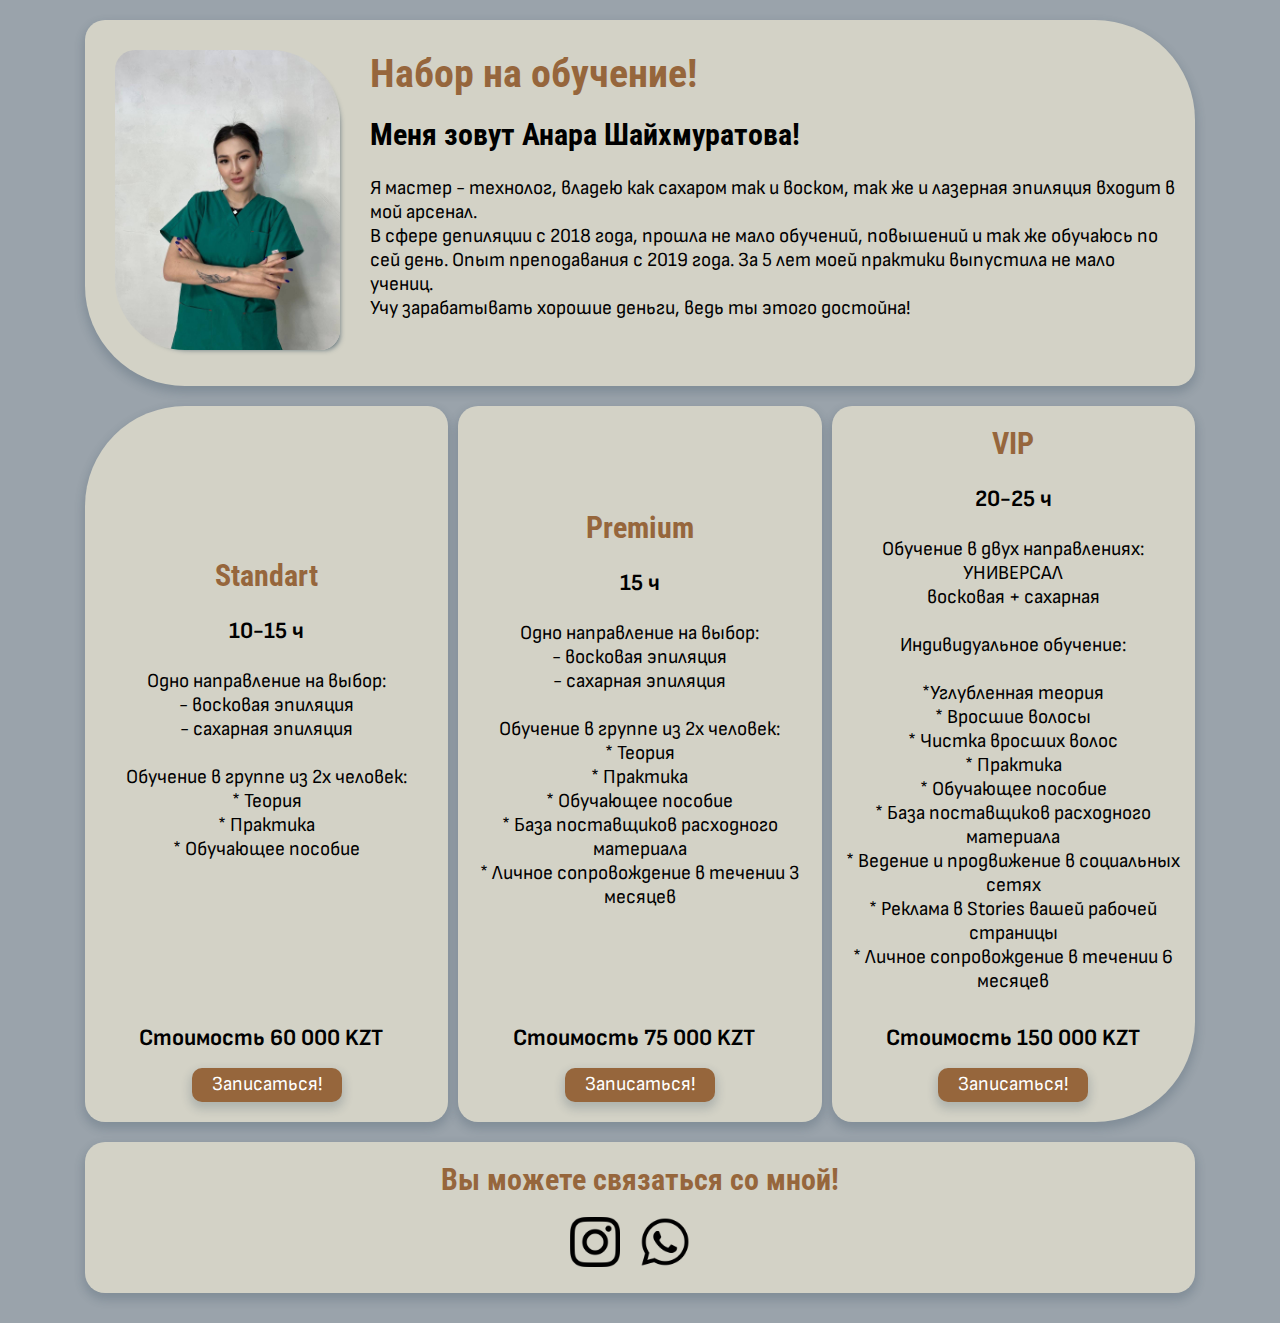
==== index.html @ b12b4501 "Add files via upload" ====
<!DOCTYPE html>
<html lang="en">
<head>
    <meta charset="UTF-8">
    <meta http-equiv="X-UA-Compatible" content="IE=edge">
    <meta name="viewport" content="width=device-width, initial-scale=1.0">
    <link rel="stylesheet" href="./css/styyle.css">
    <!-- шрифты -->
    <link href="https://fonts.googleapis.com/css2?family=Bangers&family=Sofia+Sans+Semi+Condensed:wght@300&display=swap" rel="stylesheet">
    <link href="https://fonts.googleapis.com/css2?family=Lobster&display=swap" rel="stylesheet">
    <link href="https://fonts.googleapis.com/css2?family=Rubik&display=swap" rel="stylesheet">
    <link href="https://fonts.googleapis.com/css2?family=Roboto+Condensed&display=swap" rel="stylesheet">

    <title>Анара Шайхмуратова</title>
</head>
<body>
    <div class="wrapper">
        <div class="main">
            <div class="box">

                <div class="info">
                    <div class="main-foto">
                        <img class="foto" src="./img/mainPhoto.jpg" alt="Анара Шайхмуратова">
                    </div>
                    <div class="main-info"><div class="header"><h1>Набор на обучение!</h1></div><p><h2 class="name"> Меня зовут Анара Шайхмуратова!</h2>
                        <br> 
                        Я мастер - технолог, владею как сахаром так и воском, так же и лазерная эпиляция входит в мой арсенал.
                        <br> 
                        В сфере депиляции с 2018 года, прошла не мало обучений, повышений и так же обучаюсь по сей день. Опыт преподавания с 2019 года. 
                        За 5 лет моей практики выпустила не мало учениц.
                        <br> 
                        Учу зарабатывать хорошие деньги, ведь ты этого достойна!</p>                    
                    </div>
                </div>

                <div class="cards">
                    <div class="card-1 card-main"><h2 class="card-head">Standart</h2><br><h3>10-15 ч</h3><br>
                        <div>
                            Одно направление на выбор:<br>
                            - восковая эпиляция<br>
                            - сахарная эпиляция<br><br>
                            Обучение в группе из 2х человек: <br>
                            * Теория<br>
                            * Практика<br>
                            * Обучающее пособие<br><br>

                            <h3 class="cost">Стоимость 60 000 KZT</h3>

                        </div>
                        <a class="whatsapp" href="https://api.whatsapp.com/send?phone=77074450008&text=Здравствуйте! Хочу записаться на Ваш курс! Пакет - Standart">
                        <div class="button-call">Записаться!</div></a>
                    </div>
                    <div class="card-2 card-main"><h2 class="card-head">Premium</h2><br><h3>15 ч</h3><br>
                        <div>
                            Одно направление на выбор:<br>
                            - восковая эпиляция<br>
                            - сахарная эпиляция<br><br>
                            Обучение в группе из 2х человек: <br>
                            * Теория<br>
                            * Практика<br>
                            * Обучающее пособие<br>
                            * База поставщиков расходного материала<br>
                            * Личное сопровождение в течении 3 месяцев<br><br>

                            <h3 class="cost">Стоимость 75 000 KZT</h3>

                        </div>
                        <a class="whatsapp" href="https://api.whatsapp.com/send?phone=77074450008&text=Здравствуйте! Хочу записаться на Ваш курс! Пакет - Premium">
                            <div class="button-call">Записаться!</div></a>
                    </div>
                    <div class="card-3 card-main"><h2 class="card-head">VIP</h2><br><h3>20-25 ч</h3><br>
                        <div>
                            Обучение в двух направлениях:<br>
                            УНИВЕРСАЛ<br>
                            восковая + сахарная<br><br>
                            Индивидуальное обучение:<br><br>
                            *Углубленная теория<br>
                            * Вросшие волосы<br>
                            * Чистка вросших волос<br>
                            * Практика<br>
                            * Обучающее пособие<br>
                            * База поставщиков расходного материала<br>
                            * Ведение и продвижение в социальных сетях<br>
                            * Реклама в Stories вашей рабочей страницы<br>
                            * Личное сопровождение в течении 6 месяцев<br><br>

                            <h3 class="cost">Стоимость 150 000 KZT</h3>
                        </div>
                        <a class="whatsapp" href="https://api.whatsapp.com/send?phone=77074450008&text=Здравствуйте! Хочу записаться на Ваш курс! Пакет - VIP">
                            <div class="button-call">Записаться!</div></a>
                    </div>
                </div>

                <div class="call-me">
                    <h2>Вы можете связаться со мной!</h2>
                    <div class="links-block">
                        <a href="https://instagram.com/shugaring_anara?igshid=YmMyMTA2M2Y=" title="Перейти в Instagram"><img class="links" src="./img/free-icon-instagram-1384031.png" alt="instagram"></a>
                        <a href="https://api.whatsapp.com/send?phone=77074450008&text=Здравствуйте! Меня заинтересовал Ваш курс!" title="Перейти в WhatsApp"><img class="links" src="./img/free-icon-whatsapp-1384023.png" alt="whatsapp"></a>
                    </div>
                </div>

            </div>





        </div>
    </div>
<!-- 
    <script src="https://cdn.jsdelivr.net/npm/bubbly-bg@1.0.0/dist/bubbly-bg.js"></script>
    <script>bubbly();</script> -->
    

    <script src="./js/app.js"></script>
</body>
</html>
---- css/styyle.css ----
* {
    margin: 0;
    padding: 0;
}

.name {
    font-family: "Lobster";
}

.main {
    width: 100%;
    background-color: #9aa3ab;
    display: flex;
    align-items: center;
    align-content: center;
    justify-content: center;
    font-family: 'Sofia Sans Semi Condensed', sans-serif;
    font-size: 20px;
    font-weight: 400;
}

.box {
    max-width: 1150px;
    width: 100%;
    margin: 0 auto;
    padding-left: 16px;
    padding-right: 16px;
    height: 100%;
    display: flex;
    flex-wrap: wrap;
    justify-content: space-between;
    /* background-color: #cfd8e386;
    -webkit-box-shadow: 0px 5px 10px 2px rgba(34, 60, 80, 0.2); 
    -moz-box-shadow: 0px 5px 10px 2px rgba(34, 60, 80, 0.2); 
    box-shadow: 0px 5px 10px 2px rgba(34, 60, 80, 0.2); */
}

/* .header {
    /* width: 100%;
    display: flex;
    align-items: center;
    align-content: center;
    justify-content: center;
    margin: 0 20px 0 20px;
} */

.header h1 {
    color: #96663c;
    font-family: 'Roboto Condensed';
    margin: 0px 0 20px 0;
    /* text-align: start;
    text-shadow: 2px 2px 2px rgba(206,89,55,0);
    text-shadow: 1px 0 1px rgba(0, 0, 0, 0.5), 
    0 1px 1px rgba(0, 0, 0, 0.5), 
    -1px 0 1px rgba(0, 0, 0, 0.5), 
    0 -1px 1px rgba(0, 0, 0, 0.5); */
}

.info {
    width: 100%;
    background-color: #d3d2c6;
    display: flex;
    border-radius: 20px 100px;
    margin: 20px 20px 0 20px;
    position: relative;
    -webkit-box-shadow: 0px 5px 10px 2px rgba(34, 60, 80, 0.2); 
    -moz-box-shadow: 0px 5px 10px 2px rgba(34, 60, 80, 0.2); 
    box-shadow: 0px 5px 10px 2px rgba(34, 60, 80, 0.2);
    
}

.name {
    font-family: 'Roboto Condensed';
}

.foto {
    height: 300px;
    border-radius: 20px 70px;
    margin: 30px;
    position: relative;
    -webkit-box-shadow: 5px 5px 5px -5px rgba(34, 60, 80, 0.6); 
    -moz-box-shadow: 5px 5px 5px -5px rgba(34, 60, 80, 0.6);
    box-shadow: 5px 5px 5px -5px rgba(34, 60, 80, 0.6);
    
}

.main-info {    
    margin: 30px 0 30px 0;   
    padding: 0 20px 0 0px;
}

.cards {
    width: 100%;
    display: flex;
    margin: 20px 15px 0 15px;
}


.card-main {
    flex: 0 1 33.333%;
    background-color: #d3d2c6;
    margin: 0px 5px 0px 5px;
    padding: 10px 5px 105px 5px;
    border-radius: 20px;
    text-align: center;
    align-items: center;
    align-content: center;
    justify-content: center;
    position: relative;
    -webkit-box-shadow: 0px 5px 10px 2px rgba(34, 60, 80, 0.2); 
    -moz-box-shadow: 0px 5px 10px 2px rgba(34, 60, 80, 0.2); 
    box-shadow: 0px 5px 10px 2px rgba(34, 60, 80, 0.2);

}
.cost {
    position: absolute;
    bottom: 70px;
    left: 15%;
}

.whatsapp {
    text-decoration: none;
    color: inherit;
}

.whatsapp:visited {
    text-decoration: none;
    color: inherit;
}



.card-head {
    text-align: center;
    margin: 10px 0 0 0;
    font-family: 'Roboto Condensed';
    color: #96663c;
}

.card-1 {
    border-radius: 100px 20px 20px 20px;
}
/* .card-2 {
    
} */
.card-3 {
    border-radius: 20px 20px 100px 20px;
}



.button-call {
    width: 150px;
    height: 30px;
    background-color: #96663c;
    color: #fff;
    margin-left: -75px;
    text-align: center;
    border-radius: 10px;
    -webkit-box-shadow: 0px 5px 10px 2px rgba(34, 60, 80, 0.2); 
    -moz-box-shadow: 0px 5px 10px 2px rgba(34, 60, 80, 0.2); 
    box-shadow: 0px 5px 10px 2px rgba(34, 60, 80, 0.2);
    cursor: pointer;
    /* font-family: 'Lobster'; */
    padding: 4px 0 0 0;
    transition: all 0.3s;
    position: absolute;
    bottom: 20px;
    left: 50%;
}


.button-call:hover {
    background-color: #9a8266;
    color: black;
    -webkit-box-shadow: 0; 
    -moz-box-shadow: 0; 
    box-shadow: 0;
    transform: scale(1.1);
    
}



.call-me {
    border-radius: 20px;
    width: 100%;   
    align-items: center;
    align-content: center;
    justify-content: center;
    width: 100%;
    margin: 20px 20px 30px 20px;
    background-color: #d3d2c6;
    text-align: center;
    -webkit-box-shadow: 0px 5px 10px 2px rgba(34, 60, 80, 0.2); 
    -moz-box-shadow: 0px 5px 10px 2px rgba(34, 60, 80, 0.2); 
    box-shadow: 0px 5px 10px 2px rgba(34, 60, 80, 0.2);

}

.call-me h2 {
    text-align: center;
    font-family: 'Roboto Condensed';
    color: #96663c;
    margin: 20px 0 20px 0;
}


.links-block {
    display: flex;
    align-items: center;
    align-content: center;
    justify-content: center;
    
}

.links {
    width: 50px;
    bottom: 15px;
    margin: 0 20px 20px 0;
    position: static;
    transition: 0.2s;
}

a :hover {
 transform: scale(1.1);
}






/* mobile */


/* 2532x1170 pixels at 460ppi */
@media only screen 
    and (device-width: 390px) 
    and (device-height: 844px) 
    and (-webkit-device-pixel-ratio: 3) {
        body {
            zoom: 50%;
        }
}

/* 2340x1080 pixels at 476ppi */
@media only screen 
    and (device-width: 375px) 
    and (device-height: 812px) 
    and (-webkit-device-pixel-ratio: 3) { 
        body {
            zoom: 50%;
        }
}

/* 2778x1284 pixels at 458ppi */
@media only screen 
    and (device-width: 428px) 
    and (device-height: 926px) 
    and (-webkit-device-pixel-ratio: 3) { 
        body {
            zoom: 50%;
        }
}

/* 1792x828px at 326ppi */
@media only screen 
    and (device-width: 414px) 
    and (device-height: 896px) 
    and (-webkit-device-pixel-ratio: 2) { 
        body {
            zoom: 50%;
        }
}

/* 2436x1125px at 458ppi */
@media only screen 
and (device-width: 375px) 
and (device-height: 812px) 
and (-webkit-device-pixel-ratio: 3) { 
    body {
        zoom: 50%;
    }
}

/* 2688x1242px at 458ppi */
@media only screen 
    and (device-width: 414px) 
    and (device-height: 896px) 
    and (-webkit-device-pixel-ratio: 3) { 
        body {
            zoom: 50%;
        }
}

/*iPhone 14*/
@media only screen
and (width: 390px) 
and (device-height: 844px)
and (-webkit-device-pixel-ratio: 3) { 
    body {
        zoom: 50%;
    }
}

/*iPhone 14 Pro*/
@media only screen
    and (width: 393px) 
    and (device-height: 852px)
    and (-webkit-device-pixel-ratio: 3) { 
        body {
            zoom: 50%;
        }
}

/*iPhone 14 Pro Max*/
@media only screen
    and (device-width: 430px) 
    and (device-height: 932px) 
    and (-webkit-device-pixel-ratio: 3) { 
        body {
            zoom: 50%;
        }   
}

/* mobile */
@media (max-width: 768px) {
    body {
        zoom: 50%;
    }   
}

@media (max-width: 530px) {
    body {
        zoom: 50%;
    }   

    .cost {
        position: absolute;
        bottom: 70px;
        left: 15%;
        word-break: break-all;
        font-size: 20px;
    }
}

@media (max-width: 430px) {
    body {
        zoom: 50%;
        
    }   

    .main {
        font-size: 18px;
    }

}

@media (max-width: 330px) {
    body {
        zoom: 50%;
        
    }   

    .main {
        font-size: 18px;
    }

    .cards {
        /* width: 100%; */
        display: block;
        margin: 0px 15px 0 15px;
        /* padding: 0 0 500px 0; */
    }


    .card-main {
        /* flex: 0 1 33.333%; */
        background-color: #d3d2c6;
        margin: 20px 5px 0px 5px;
        padding: 10px 5px 100px 5px;
        border-radius: 20px;
        text-align: center;
        align-items: center;
        align-content: center;
        justify-content: center;
        position: relative;
        -webkit-box-shadow: 0px 5px 10px 2px rgba(34, 60, 80, 0.2); 
        -moz-box-shadow: 0px 5px 10px 2px rgba(34, 60, 80, 0.2); 
        box-shadow: 0px 5px 10px 2px rgba(34, 60, 80, 0.2);
    
    }

    .card-1 {
        border-radius: 100px 20px 20px 20px;
    }
    /* .card-2 {
        
    } */
    .card-3 {
        border-radius: 20px 20px 100px 20px;
    }

    .cost {
        width: 100%;
        display: flex;
        position: absolute;
        bottom: 80px;
        /* left: 32%; */
        word-break: break-all;
        font-size: 20px;
        text-align: center;
        align-items: center;
    }



    .button-call {
        width: 150px;
        height: 50px;
        background-color: #96663c;
        color: #fff;
        margin-left: -75px;
        text-align: center;
        border-radius: 10px;
        -webkit-box-shadow: 0px 5px 10px 2px rgba(34, 60, 80, 0.2); 
        -moz-box-shadow: 0px 5px 10px 2px rgba(34, 60, 80, 0.2); 
        box-shadow: 0px 5px 10px 2px rgba(34, 60, 80, 0.2);
        cursor: pointer;
        /* font-family: 'Lobster'; */
        padding: 4px 0 0 0;
        transition: all 0.3s;
        position: absolute;
        bottom: 20px;
        left: 50%;
      
    }


    .button-call:hover {
        background-color: #9a8266;
        color: black;
        -webkit-box-shadow: 0; 
        -moz-box-shadow: 0; 
        box-shadow: 0;
        transform: scale(1.1);
        
    }

}
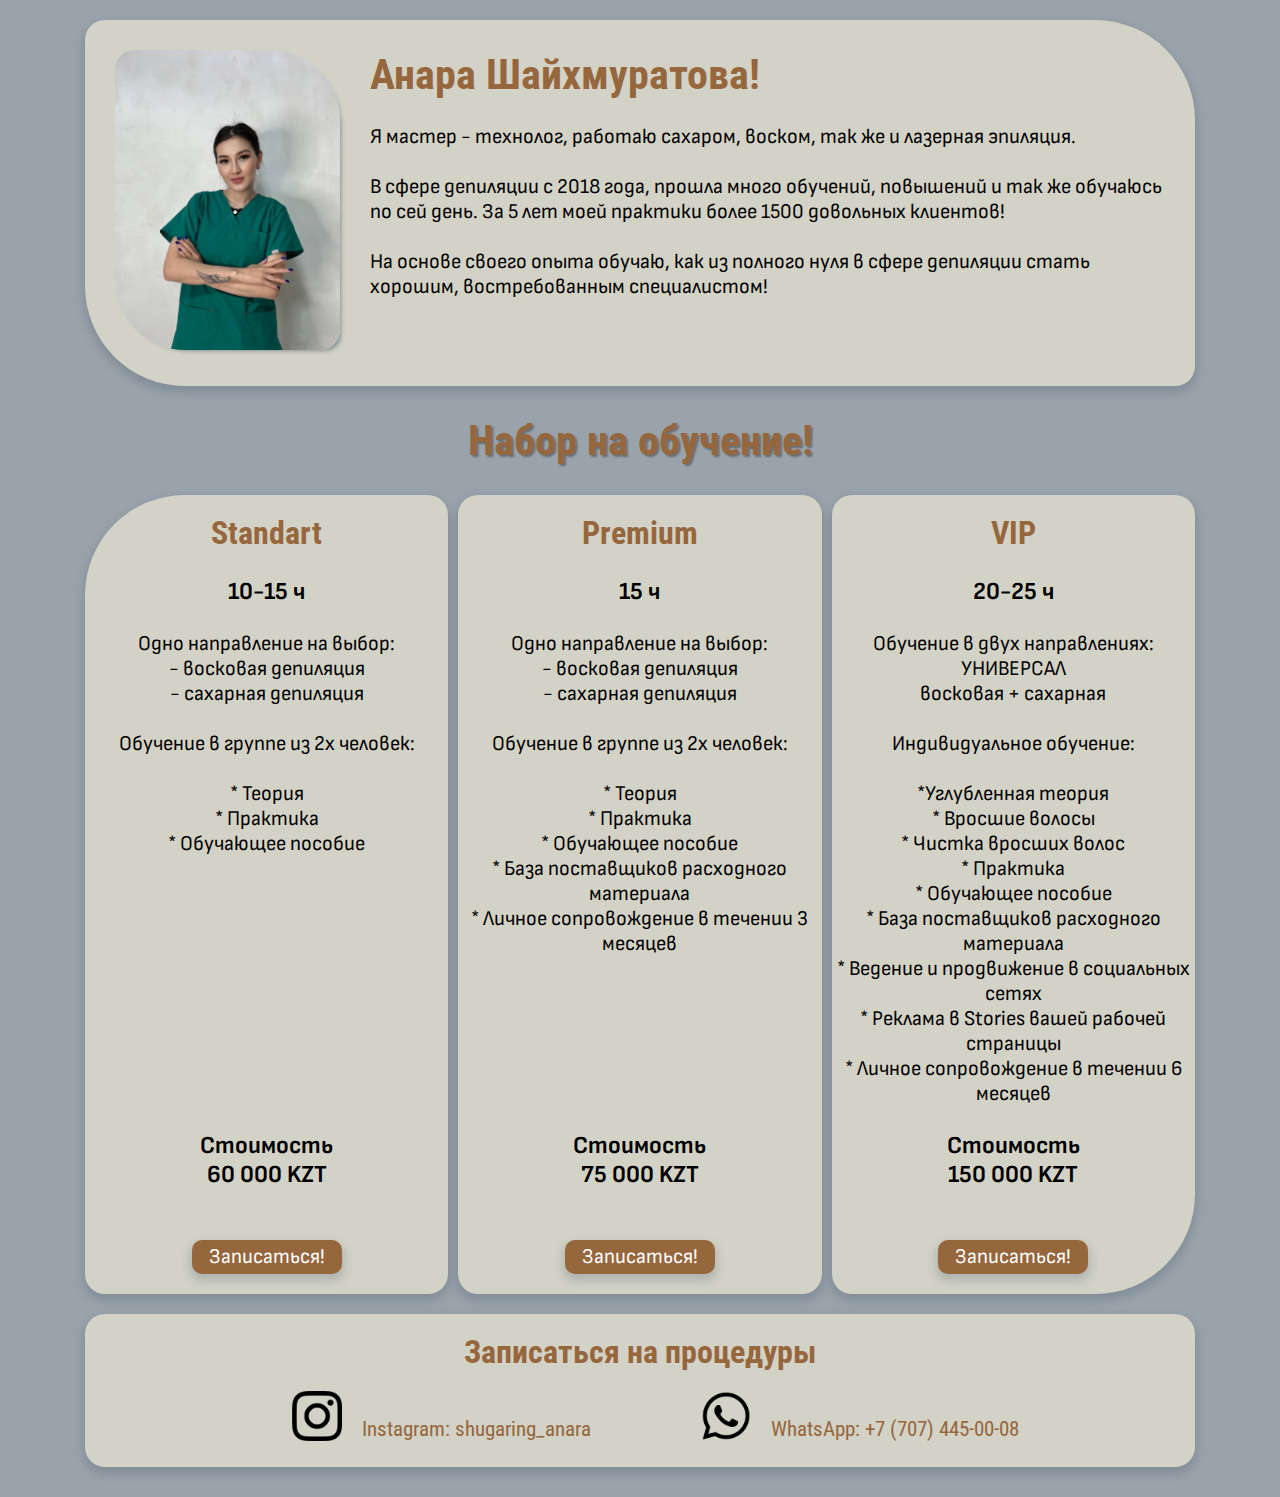
==== commit 6738b90d: "Add files via upload" ====
--- a/index.html
+++ b/index.html
@@ -14,7 +14,7 @@
     <title>Анара Шайхмуратова</title>
 </head>
 <body>
-    <div class="wrapper">
+   
         <div class="main">
             <div class="box">
 
@@ -22,54 +22,52 @@
                     <div class="main-foto">
                         <img class="foto" src="./img/mainPhoto.jpg" alt="Анара Шайхмуратова">
                     </div>
-                    <div class="main-info"><div class="header"><h1>Набор на обучение!</h1></div><p><h2 class="name"> Меня зовут Анара Шайхмуратова!</h2>
+                    <div class="main-info"><div class="header"></div><p><h1 class="name">Анара Шайхмуратова!</h1>
                         <br> 
-                        Я мастер - технолог, владею как сахаром так и воском, так же и лазерная эпиляция входит в мой арсенал.
-                        <br> 
-                        В сфере депиляции с 2018 года, прошла не мало обучений, повышений и так же обучаюсь по сей день. Опыт преподавания с 2019 года. 
-                        За 5 лет моей практики выпустила не мало учениц.
-                        <br> 
-                        Учу зарабатывать хорошие деньги, ведь ты этого достойна!</p>                    
+                        Я мастер - технолог, работаю сахаром, воском, так же и лазерная эпиляция. 
+                        <br><br>
+                        В сфере депиляции с 2018 года, прошла много обучений, повышений и так же обучаюсь по сей день. 
+                        За 5 лет моей практики более 1500 довольных клиентов! 
+                        <br><br>
+                        На основе своего опыта обучаю, как из полного нуля в сфере депиляции стать хорошим, востребованным специалистом!                   
                     </div>
                 </div>
 
+                <div class="learn"><h1 class="learn-h1">Набор на обучение!</h1></div>
+
                 <div class="cards">
                     <div class="card-1 card-main"><h2 class="card-head">Standart</h2><br><h3>10-15 ч</h3><br>
-                        <div>
+                        <div class="card-text">
                             Одно направление на выбор:<br>
-                            - восковая эпиляция<br>
-                            - сахарная эпиляция<br><br>
-                            Обучение в группе из 2х человек: <br>
+                            - восковая депиляция<br>
+                            - сахарная депиляция<br><br>
+                            Обучение в группе из 2х человек: <br><br>
                             * Теория<br>
                             * Практика<br>
                             * Обучающее пособие<br><br>
-
-                            <h3 class="cost">Стоимость 60 000 KZT</h3>
-
                         </div>
+                        <h3 class="cost">Стоимость<br>60 000 KZT</h3>
                         <a class="whatsapp" href="https://api.whatsapp.com/send?phone=77074450008&text=Здравствуйте! Хочу записаться на Ваш курс! Пакет - Standart">
                         <div class="button-call">Записаться!</div></a>
                     </div>
                     <div class="card-2 card-main"><h2 class="card-head">Premium</h2><br><h3>15 ч</h3><br>
-                        <div>
+                        <div class="card-text">
                             Одно направление на выбор:<br>
-                            - восковая эпиляция<br>
-                            - сахарная эпиляция<br><br>
-                            Обучение в группе из 2х человек: <br>
+                            - восковая депиляция<br>
+                            - сахарная депиляция<br><br>
+                            Обучение в группе из 2х человек: <br><br>
                             * Теория<br>
                             * Практика<br>
                             * Обучающее пособие<br>
                             * База поставщиков расходного материала<br>
-                            * Личное сопровождение в течении 3 месяцев<br><br>
-
-                            <h3 class="cost">Стоимость 75 000 KZT</h3>
-
+                            * Личное сопровождение в течении 3 месяцев<br><br>                      
                         </div>
+                        <h3 class="cost">Стоимость<br>75 000 KZT</h3>
                         <a class="whatsapp" href="https://api.whatsapp.com/send?phone=77074450008&text=Здравствуйте! Хочу записаться на Ваш курс! Пакет - Premium">
                             <div class="button-call">Записаться!</div></a>
                     </div>
                     <div class="card-3 card-main"><h2 class="card-head">VIP</h2><br><h3>20-25 ч</h3><br>
-                        <div>
+                        <div class="card-text">
                             Обучение в двух направлениях:<br>
                             УНИВЕРСАЛ<br>
                             восковая + сахарная<br><br>
@@ -83,19 +81,20 @@
                             * Ведение и продвижение в социальных сетях<br>
                             * Реклама в Stories вашей рабочей страницы<br>
                             * Личное сопровождение в течении 6 месяцев<br><br>
-
-                            <h3 class="cost">Стоимость 150 000 KZT</h3>
                         </div>
+                        <h3 class="cost">Стоимость<br>150 000 KZT</h3>
                         <a class="whatsapp" href="https://api.whatsapp.com/send?phone=77074450008&text=Здравствуйте! Хочу записаться на Ваш курс! Пакет - VIP">
                             <div class="button-call">Записаться!</div></a>
                     </div>
                 </div>
 
                 <div class="call-me">
-                    <h2>Вы можете связаться со мной!</h2>
+                    <h2>Записаться на процедуры</h2>
                     <div class="links-block">
                         <a href="https://instagram.com/shugaring_anara?igshid=YmMyMTA2M2Y=" title="Перейти в Instagram"><img class="links" src="./img/free-icon-instagram-1384031.png" alt="instagram"></a>
-                        <a href="https://api.whatsapp.com/send?phone=77074450008&text=Здравствуйте! Меня заинтересовал Ваш курс!" title="Перейти в WhatsApp"><img class="links" src="./img/free-icon-whatsapp-1384023.png" alt="whatsapp"></a>
+                        <div class="links-text">Instagram: shugaring_anara</div>
+                        <a href="https://api.whatsapp.com/send?phone=77074450008&text=" title="Перейти в WhatsApp"><img class="links" src="./img/free-icon-whatsapp-1384023.png" alt="whatsapp"></a>
+                        <div class="links-text">WhatsApp: +7 (707) 445-00-08</div>
                     </div>
                 </div>
 
@@ -106,7 +105,7 @@
 
 
         </div>
-    </div>
+   
 <!-- 
     <script src="https://cdn.jsdelivr.net/npm/bubbly-bg@1.0.0/dist/bubbly-bg.js"></script>
     <script>bubbly();</script> -->
--- a/css/styyle.css
+++ b/css/styyle.css
@@ -2,9 +2,12 @@
     margin: 0;
     padding: 0;
 }
-
+/* .wrapper {
+
+} */
 .name {
-    font-family: "Lobster";
+    font-family: 'Roboto Condensed';
+    color: #96663c;
 }
 
 .main {
@@ -15,7 +18,7 @@
     align-content: center;
     justify-content: center;
     font-family: 'Sofia Sans Semi Condensed', sans-serif;
-    font-size: 20px;
+    font-size: 21px;
     font-weight: 400;
 }
 
@@ -67,10 +70,6 @@
     -moz-box-shadow: 0px 5px 10px 2px rgba(34, 60, 80, 0.2); 
     box-shadow: 0px 5px 10px 2px rgba(34, 60, 80, 0.2);
     
-}
-
-.name {
-    font-family: 'Roboto Condensed';
 }
 
 .foto {
@@ -89,6 +88,31 @@
     padding: 0 20px 0 0px;
 }
 
+.learn {
+    width: 100%;
+    /* height: 100px; */
+    text-align: center;
+    font-family: 'Roboto Condensed';
+    margin: 30px 20px 10px 20px;
+    color: #96663c;
+    /* background-color: #d3d2c6; */
+    /* border-radius: 70px 100px;
+    -webkit-box-shadow: 5px 5px 5px -5px rgba(34, 60, 80, 0.6); 
+    -moz-box-shadow: 5px 5px 5px -5px rgba(34, 60, 80, 0.6);
+    box-shadow: 5px 5px 5px -5px rgba(34, 60, 80, 0.6); */
+}
+
+.learn-h1 {
+    text-align: center;
+    text-shadow: 2px 2px 2px rgba(0, 0, 0, 0.333);
+    text-shadow: 3px 0 1px rgba(0, 0, 0, 0.1), 
+    0 3px 1px rgba(0, 0, 0, 0.2), 
+    /* -1px 0 1px rgba(0, 0, 0, 0.5),  */
+   ;
+}
+
+
+
 .cards {
     width: 100%;
     display: flex;
@@ -103,20 +127,26 @@
     padding: 10px 5px 105px 5px;
     border-radius: 20px;
     text-align: center;
-    align-items: center;
+    /* align-items: center;
     align-content: center;
-    justify-content: center;
+    justify-content: center; */
     position: relative;
     -webkit-box-shadow: 0px 5px 10px 2px rgba(34, 60, 80, 0.2); 
     -moz-box-shadow: 0px 5px 10px 2px rgba(34, 60, 80, 0.2); 
     box-shadow: 0px 5px 10px 2px rgba(34, 60, 80, 0.2);
-
-}
-.cost {
+    display: flex;
+    flex-direction: column;
+
+}
+ .card-text {
+    flex: 1 1 auto;
+ }
+
+/* .cost {
     position: absolute;
     bottom: 70px;
     left: 15%;
-}
+} */
 
 .whatsapp {
     text-decoration: none;
@@ -217,13 +247,22 @@
 .links {
     width: 50px;
     bottom: 15px;
-    margin: 0 20px 20px 0;
+    margin: 0 20px 20px 70px;
     position: static;
     transition: 0.2s;
 }
 
 a :hover {
  transform: scale(1.1);
+}
+
+.links-text {
+    text-decoration: none;
+    text-align: center;
+    font-family: 'Roboto Condensed';
+    color: #96663c;
+    margin: 20px 40px 20px 0;
+    text-align: center;
 }
 
 
@@ -328,7 +367,15 @@
 @media (max-width: 768px) {
     body {
         zoom: 50%;
+        height: 100%;
     }   
+    /* .main {
+        height: 100%;
+    }
+
+    .box {
+        height: 100%;
+    } */
 }
 
 @media (max-width: 530px) {
@@ -348,7 +395,7 @@
 @media (max-width: 430px) {
     body {
         zoom: 50%;
-        
+        height: 100vh;
     }   
 
     .main {
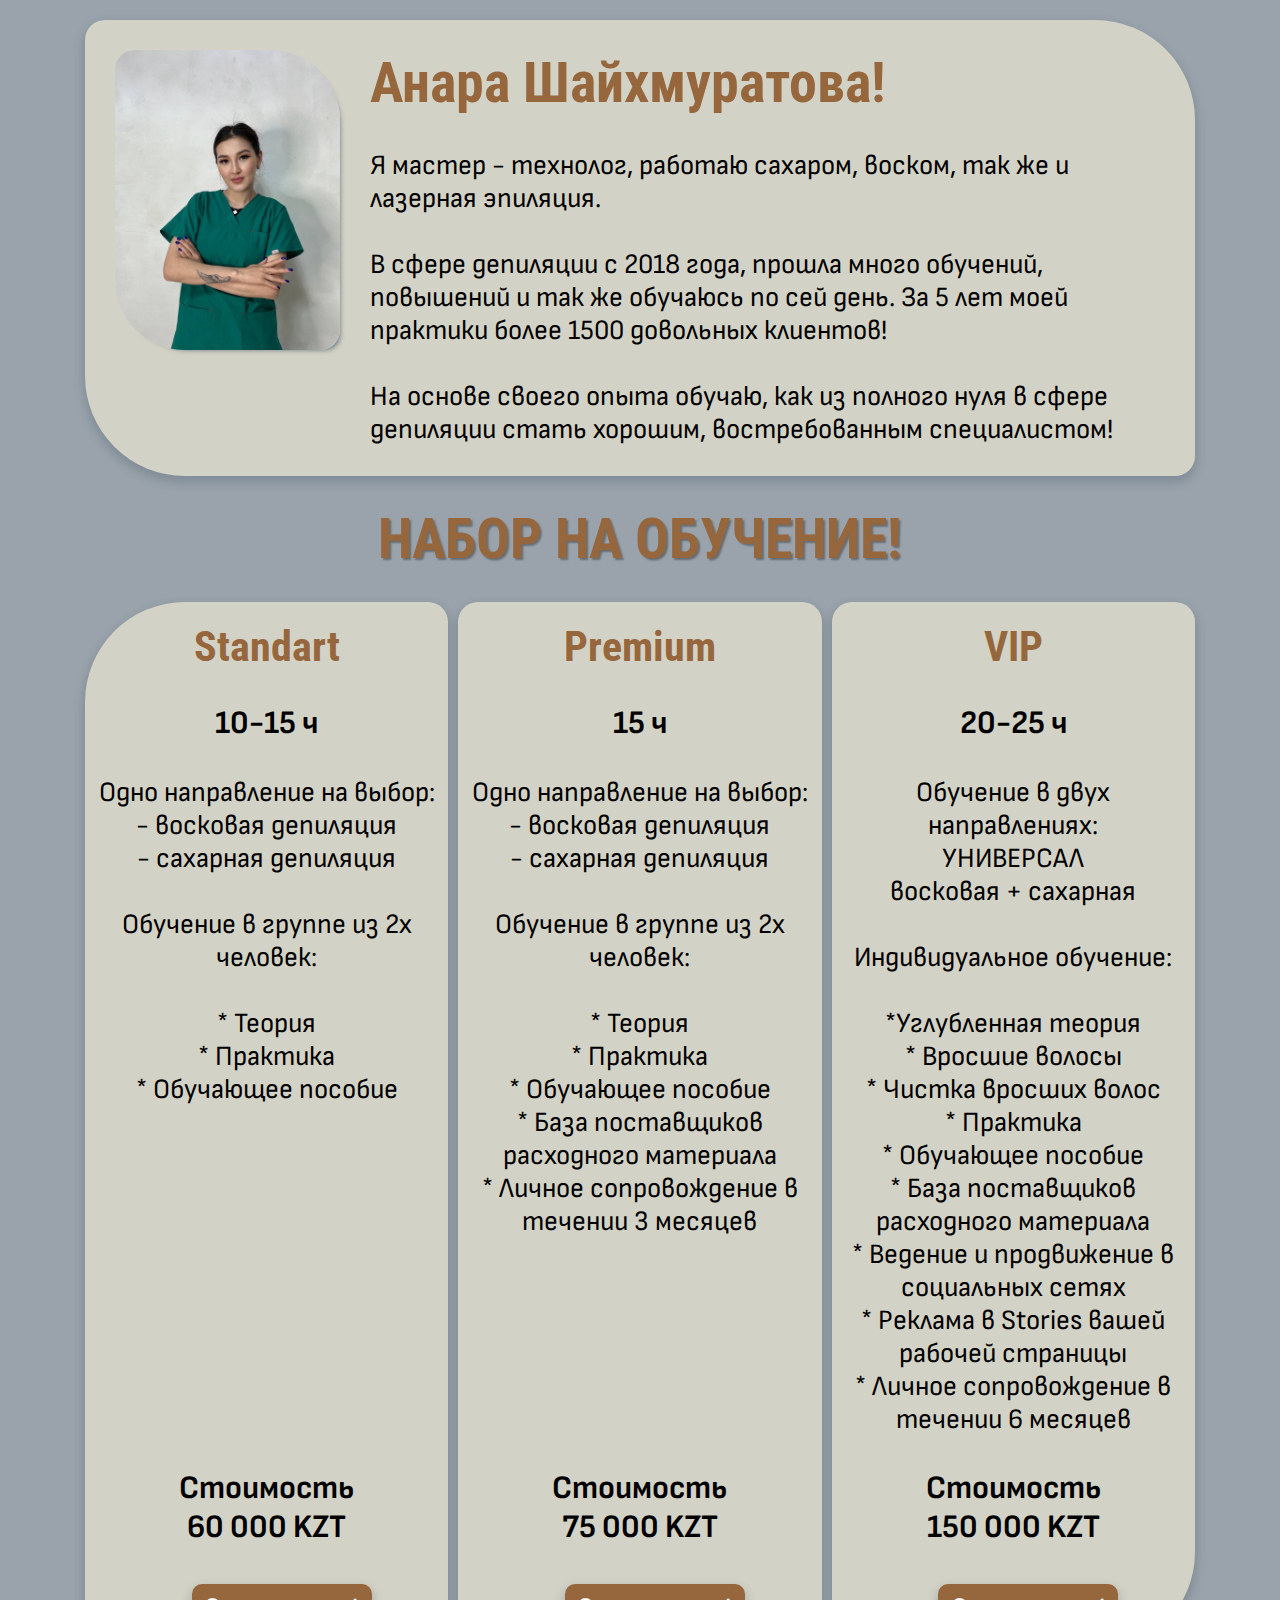
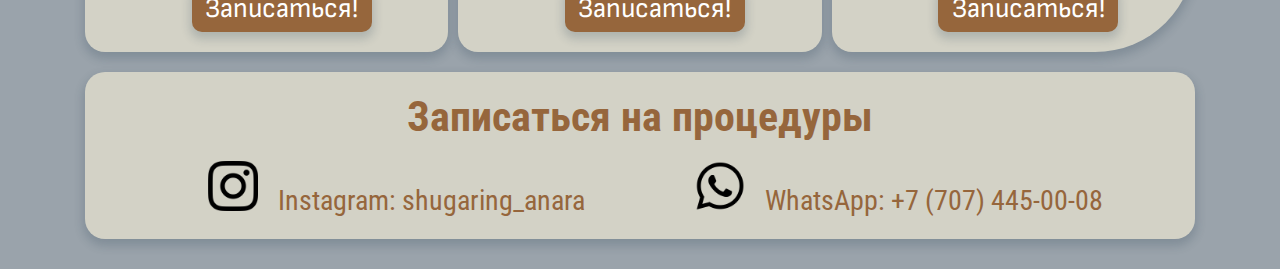
==== commit 383c2d59: "Add files via upload" ====
--- a/index.html
+++ b/index.html
@@ -92,9 +92,9 @@
                     <h2>Записаться на процедуры</h2>
                     <div class="links-block">
                         <a href="https://instagram.com/shugaring_anara?igshid=YmMyMTA2M2Y=" title="Перейти в Instagram"><img class="links" src="./img/free-icon-instagram-1384031.png" alt="instagram"></a>
-                        <div class="links-text">Instagram: shugaring_anara</div>
+                        <a href="https://instagram.com/shugaring_anara?igshid=YmMyMTA2M2Y=" class="links-text">Instagram: shugaring_anara</a>
                         <a href="https://api.whatsapp.com/send?phone=77074450008&text=" title="Перейти в WhatsApp"><img class="links" src="./img/free-icon-whatsapp-1384023.png" alt="whatsapp"></a>
-                        <div class="links-text">WhatsApp: +7 (707) 445-00-08</div>
+                       <a href="https://api.whatsapp.com/send?phone=77074450008&text=" class="links-text">WhatsApp: +7 (707) 445-00-08</a>
                     </div>
                 </div>
 
--- a/css/styyle.css
+++ b/css/styyle.css
@@ -18,7 +18,7 @@
     align-content: center;
     justify-content: center;
     font-family: 'Sofia Sans Semi Condensed', sans-serif;
-    font-size: 21px;
+    font-size: 28px;
     font-weight: 400;
 }
 
@@ -89,6 +89,7 @@
 }
 
 .learn {
+    text-transform: uppercase;
     width: 100%;
     /* height: 100px; */
     text-align: center;
@@ -180,8 +181,8 @@
 
 
 .button-call {
-    width: 150px;
-    height: 30px;
+    width: 180px;
+    height: 40px;
     background-color: #96663c;
     color: #fff;
     margin-left: -75px;
@@ -192,7 +193,7 @@
     box-shadow: 0px 5px 10px 2px rgba(34, 60, 80, 0.2);
     cursor: pointer;
     /* font-family: 'Lobster'; */
-    padding: 4px 0 0 0;
+    padding: 8px 0 0 0;
     transition: all 0.3s;
     position: absolute;
     bottom: 20px;
@@ -383,23 +384,48 @@
         zoom: 50%;
     }   
 
-    .cost {
+    .button-call {
+        width: 180px;
+        height: 40px;
+        background-color: #96663c;
+        color: #fff;
+        margin-left: -75px;
+        text-align: center;
+        border-radius: 10px;
+        -webkit-box-shadow: 0px 5px 10px 2px rgba(34, 60, 80, 0.2); 
+        -moz-box-shadow: 0px 5px 10px 2px rgba(34, 60, 80, 0.2); 
+        box-shadow: 0px 5px 10px 2px rgba(34, 60, 80, 0.2);
+        cursor: pointer;
+        /* font-family: 'Lobster'; */
+        padding: 8px 0 0 0;
+        transition: all 0.3s;
         position: absolute;
-        bottom: 70px;
-        left: 15%;
-        word-break: break-all;
-        font-size: 20px;
-    }
+        bottom: 20px;
+        left: 45%;
+        zoom: 80%;
+    }
+    
+    
+    .button-call:hover {
+        background-color: #9a8266;
+        color: black;
+        -webkit-box-shadow: 0; 
+        -moz-box-shadow: 0; 
+        box-shadow: 0;
+        transform: scale(1.1);
+        
+    }
+
+
 }
 
 @media (max-width: 430px) {
     body {
         zoom: 50%;
-        height: 100vh;
     }   
 
     .main {
-        font-size: 18px;
+        font-size: 22px;
     }
 
 }
@@ -411,7 +437,7 @@
     }   
 
     .main {
-        font-size: 18px;
+        font-size: 20px;
     }
 
     .cards {
@@ -454,7 +480,8 @@
         display: flex;
         position: absolute;
         bottom: 80px;
-        /* left: 32%; */
+        left: 41%;
+        margin-top: 20px;
         word-break: break-all;
         font-size: 20px;
         text-align: center;
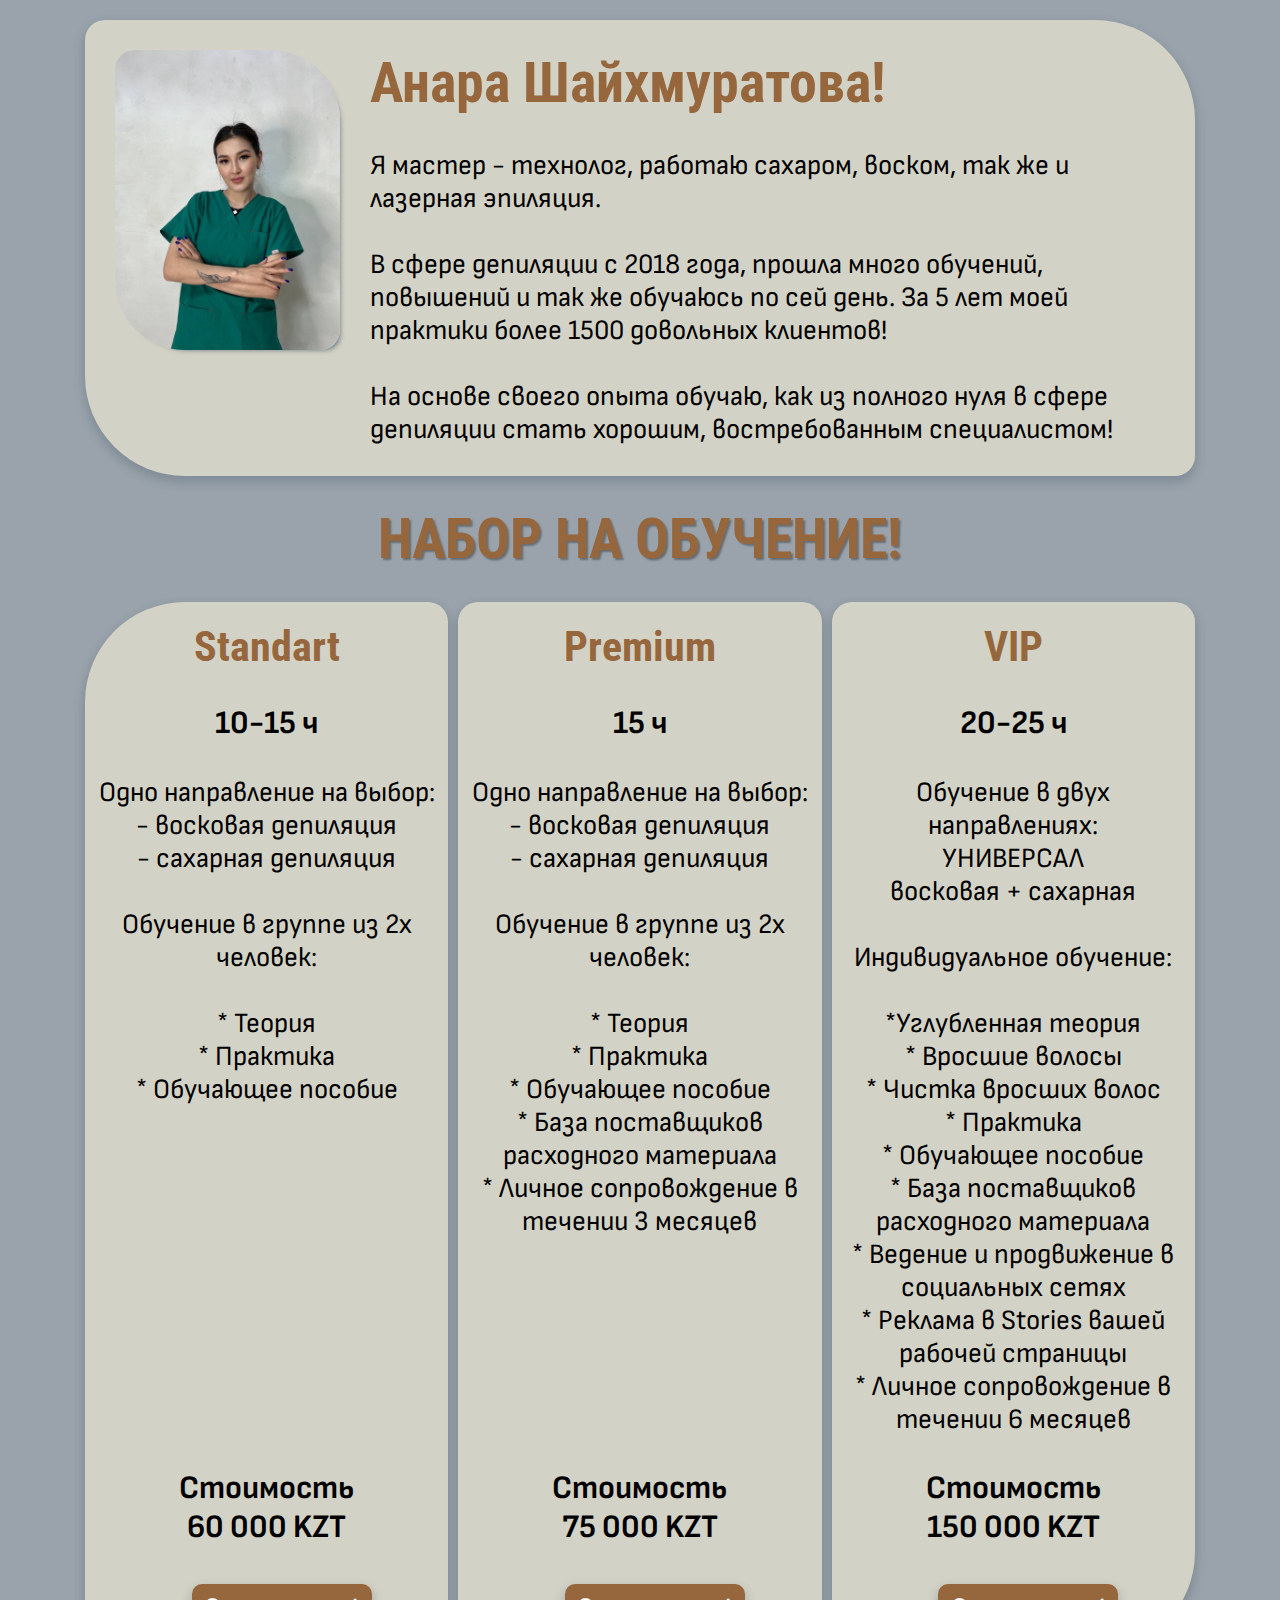
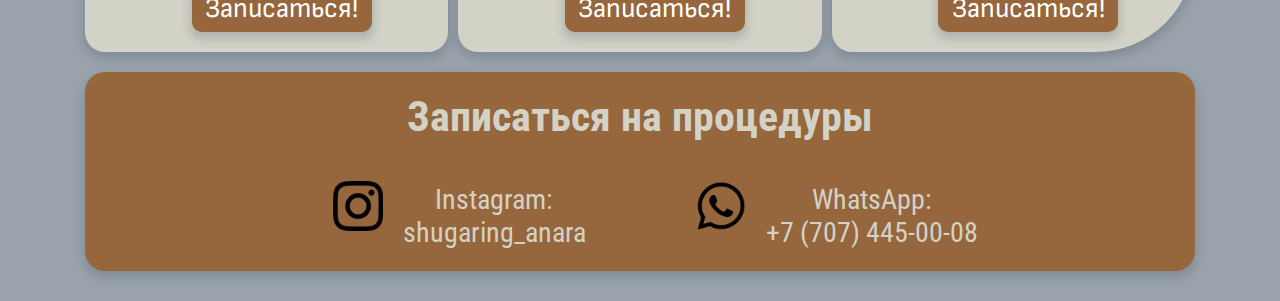
==== commit f3ad368c: "Add files via upload" ====
--- a/index.html
+++ b/index.html
@@ -91,10 +91,10 @@
                 <div class="call-me">
                     <h2>Записаться на процедуры</h2>
                     <div class="links-block">
-                        <a href="https://instagram.com/shugaring_anara?igshid=YmMyMTA2M2Y=" title="Перейти в Instagram"><img class="links" src="./img/free-icon-instagram-1384031.png" alt="instagram"></a>
-                        <a href="https://instagram.com/shugaring_anara?igshid=YmMyMTA2M2Y=" class="links-text">Instagram: shugaring_anara</a>
-                        <a href="https://api.whatsapp.com/send?phone=77074450008&text=" title="Перейти в WhatsApp"><img class="links" src="./img/free-icon-whatsapp-1384023.png" alt="whatsapp"></a>
-                       <a href="https://api.whatsapp.com/send?phone=77074450008&text=" class="links-text">WhatsApp: +7 (707) 445-00-08</a>
+        
+                        <a href="https://instagram.com/shugaring_anara?igshid=YmMyMTA2M2Y=" class="links-text"><img class="links" src="./img/free-icon-instagram-1384031.png" alt="instagram">Instagram: <br> shugaring_anara</a>
+                        <a href="https://api.whatsapp.com/send?phone=77074450008&text=" class="links-text"><img class="links" src="./img/free-icon-whatsapp-1384023.png" alt="whatsapp">WhatsApp: <br> +7 (707) 445-00-08</a>
+                        
                     </div>
                 </div>
 
--- a/css/styyle.css
+++ b/css/styyle.css
@@ -221,7 +221,8 @@
     justify-content: center;
     width: 100%;
     margin: 20px 20px 30px 20px;
-    background-color: #d3d2c6;
+    /* background-color: #d3d2c6; */
+    background-color: #96663c;
     text-align: center;
     -webkit-box-shadow: 0px 5px 10px 2px rgba(34, 60, 80, 0.2); 
     -moz-box-shadow: 0px 5px 10px 2px rgba(34, 60, 80, 0.2); 
@@ -232,7 +233,8 @@
 .call-me h2 {
     text-align: center;
     font-family: 'Roboto Condensed';
-    color: #96663c;
+    /* color: #96663c; */
+    color: #d3d2c6;
     margin: 20px 0 20px 0;
 }
 
@@ -261,9 +263,14 @@
     text-decoration: none;
     text-align: center;
     font-family: 'Roboto Condensed';
-    color: #96663c;
+    /* color: #96663c; */
+    color: #d3d2c6;
     margin: 20px 40px 20px 0;
     text-align: center;
+    display: flex;
+    align-items: center;
+    align-content: center;
+    justify-content: center;
 }
 
 
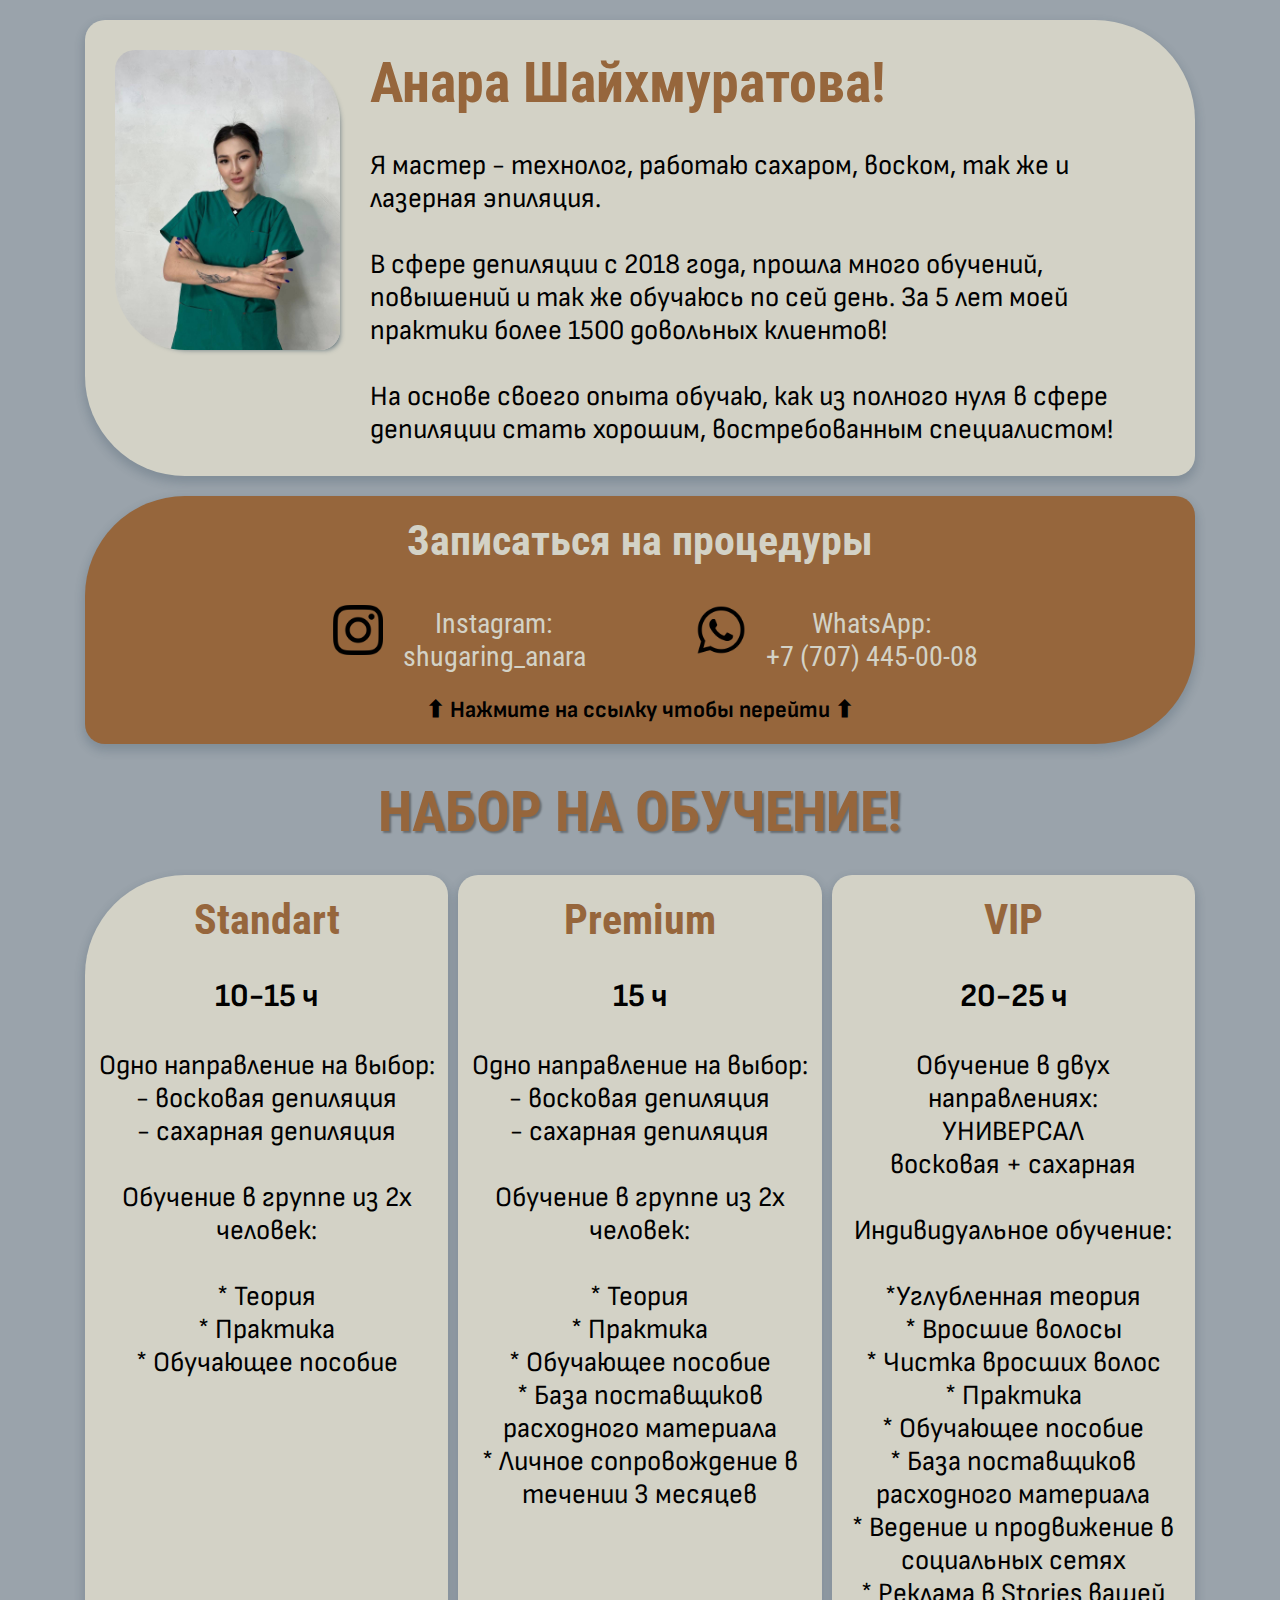
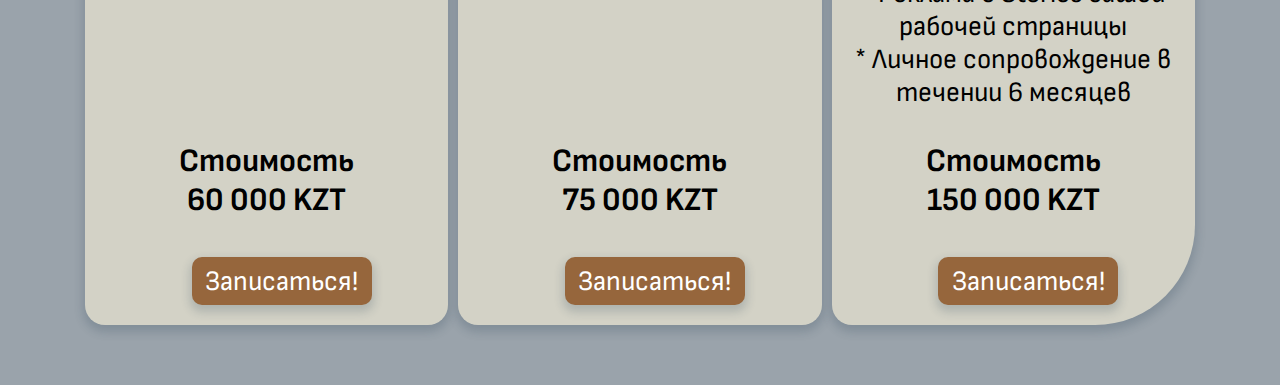
==== commit 81819428: "Add files via upload" ====
--- a/index.html
+++ b/index.html
@@ -31,6 +31,15 @@
                         <br><br>
                         На основе своего опыта обучаю, как из полного нуля в сфере депиляции стать хорошим, востребованным специалистом!                   
                     </div>
+                </div>
+
+                <div class="call-me">
+                    <h2>Записаться на процедуры</h2>
+                    <div class="links-block">
+                        <a href="https://instagram.com/shugaring_anara?igshid=YmMyMTA2M2Y=" class="links-text"><img class="links" src="./img/free-icon-instagram-1384031.png" alt="instagram">Instagram: <br> shugaring_anara</a>
+                        <a href="https://api.whatsapp.com/send?phone=77074450008&text=" class="links-text"><img class="links" src="./img/free-icon-whatsapp-1384023.png" alt="whatsapp">WhatsApp: <br> +7 (707) 445-00-08</a>
+                    </div>
+                    <h5>⬆ Нажмите на ссылку чтобы перейти ⬆</h5>
                 </div>
 
                 <div class="learn"><h1 class="learn-h1">Набор на обучение!</h1></div>
@@ -88,15 +97,7 @@
                     </div>
                 </div>
 
-                <div class="call-me">
-                    <h2>Записаться на процедуры</h2>
-                    <div class="links-block">
-        
-                        <a href="https://instagram.com/shugaring_anara?igshid=YmMyMTA2M2Y=" class="links-text"><img class="links" src="./img/free-icon-instagram-1384031.png" alt="instagram">Instagram: <br> shugaring_anara</a>
-                        <a href="https://api.whatsapp.com/send?phone=77074450008&text=" class="links-text"><img class="links" src="./img/free-icon-whatsapp-1384023.png" alt="whatsapp">WhatsApp: <br> +7 (707) 445-00-08</a>
-                        
-                    </div>
-                </div>
+
 
             </div>
 
--- a/css/styyle.css
+++ b/css/styyle.css
@@ -94,7 +94,7 @@
     /* height: 100px; */
     text-align: center;
     font-family: 'Roboto Condensed';
-    margin: 30px 20px 10px 20px;
+    margin: 15px 20px 10px 20px;
     color: #96663c;
     /* background-color: #d3d2c6; */
     /* border-radius: 70px 100px;
@@ -110,6 +110,7 @@
     0 3px 1px rgba(0, 0, 0, 0.2), 
     /* -1px 0 1px rgba(0, 0, 0, 0.5),  */
    ;
+   margin-top: 0;
 }
 
 
@@ -117,7 +118,7 @@
 .cards {
     width: 100%;
     display: flex;
-    margin: 20px 15px 0 15px;
+    margin: 20px 15px 60px 15px;
 }
 
 
@@ -214,13 +215,15 @@
 
 
 .call-me {
-    border-radius: 20px;
+    /* border-radius: 20px; */
+    border-radius: 100px 20px;
     width: 100%;   
     align-items: center;
     align-content: center;
     justify-content: center;
     width: 100%;
-    margin: 20px 20px 30px 20px;
+    margin: 20px 20px 20px 20px;
+    padding-bottom: 20px;
     /* background-color: #d3d2c6; */
     background-color: #96663c;
     text-align: center;
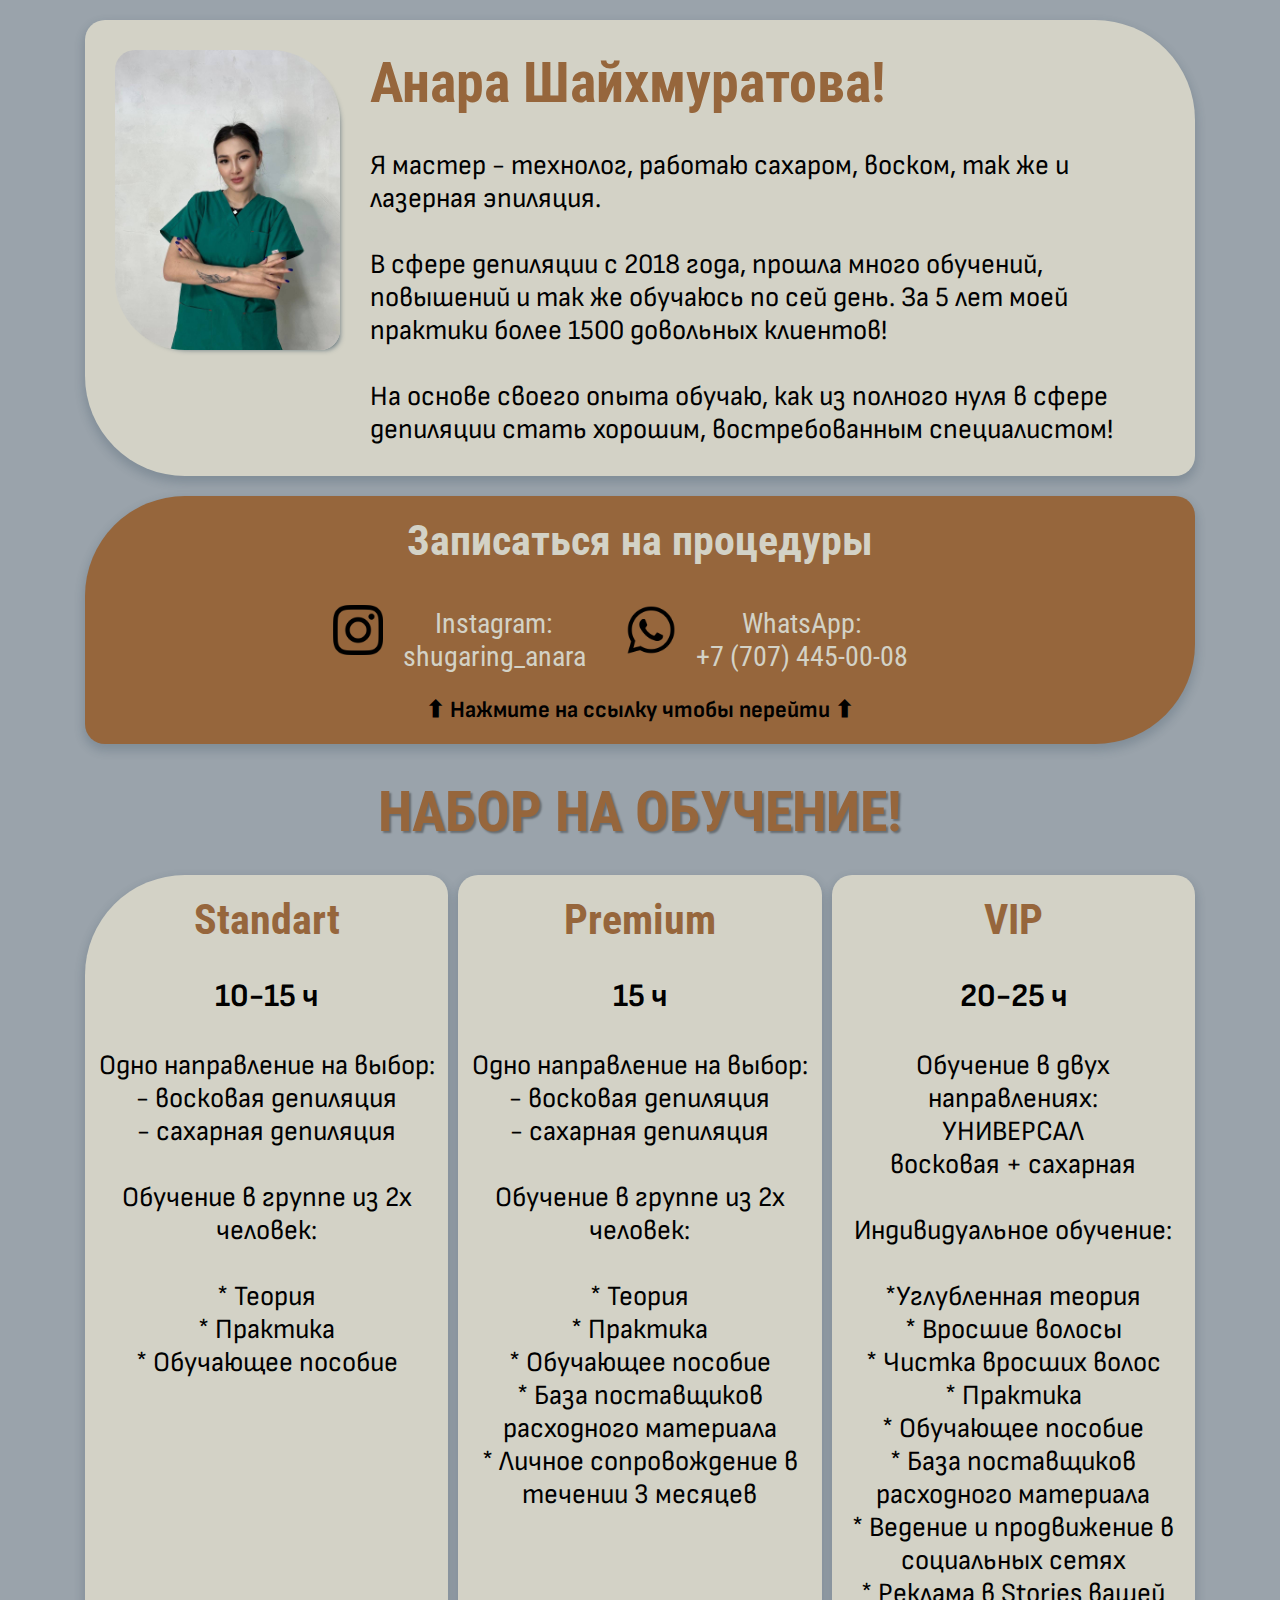
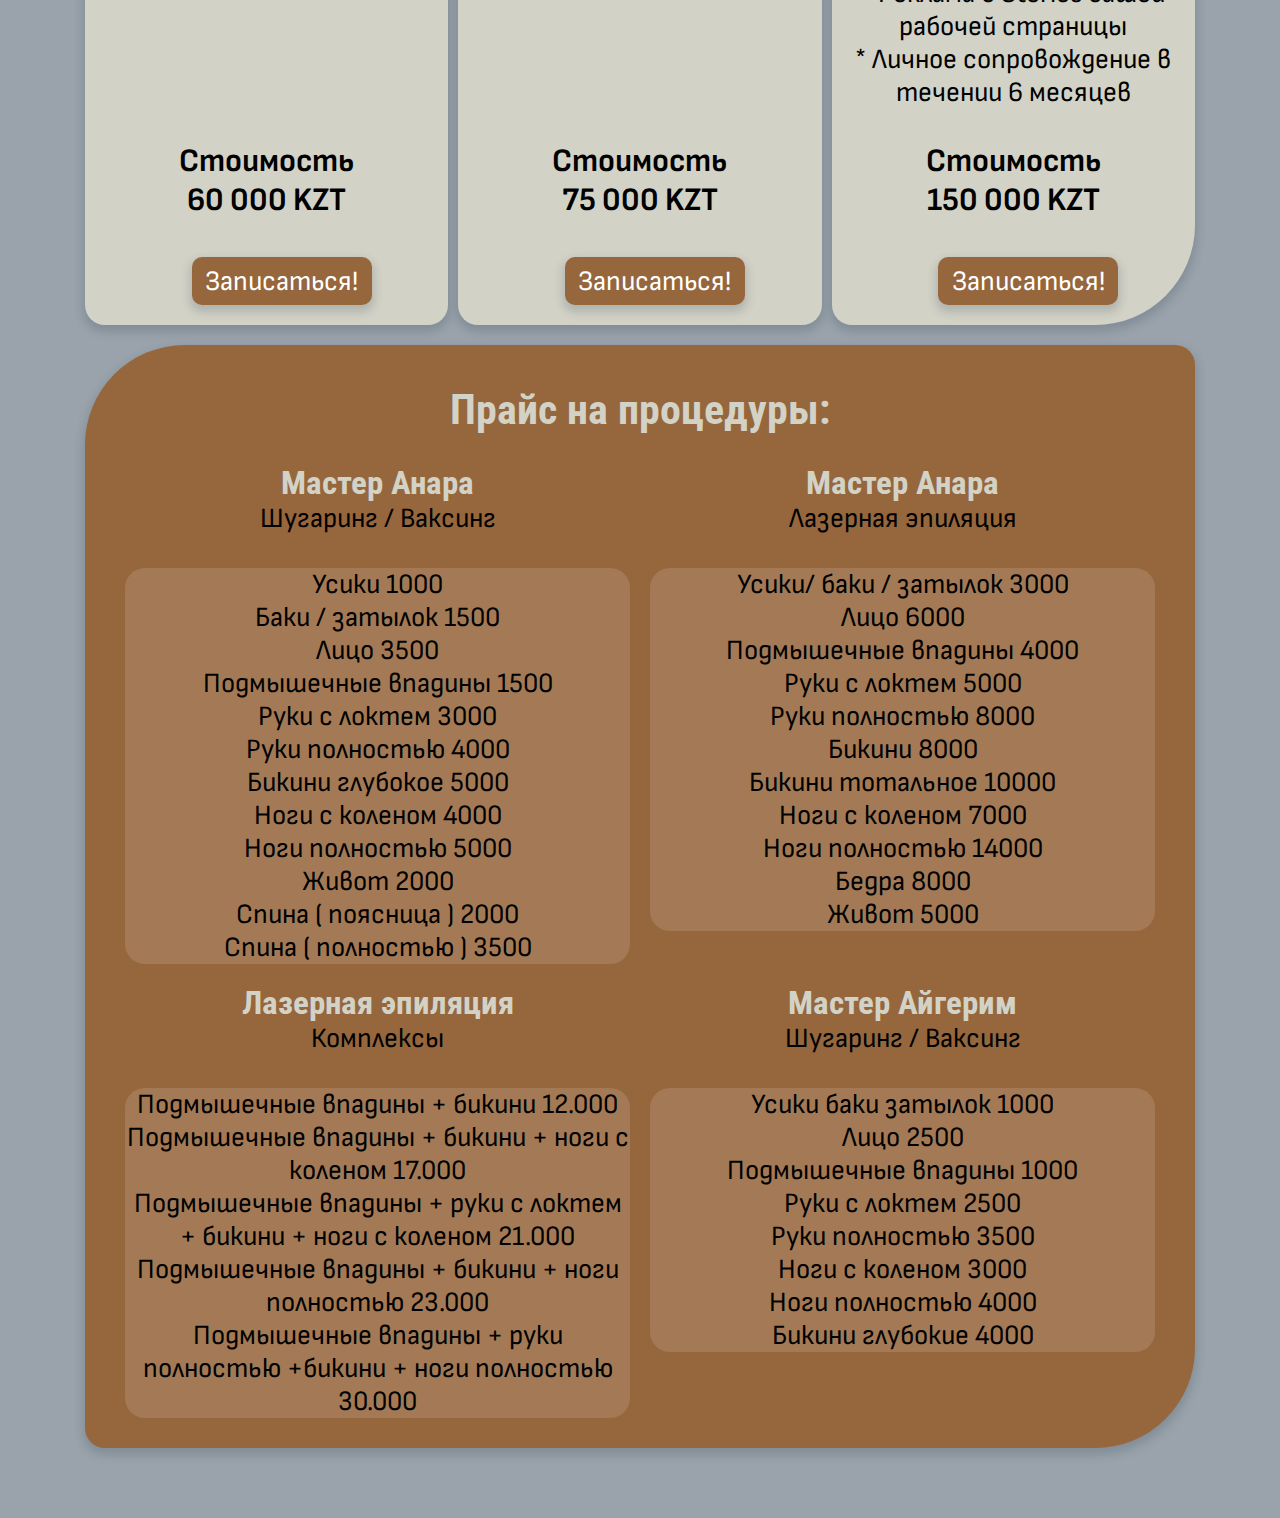
==== commit c1e3f90a: "Add files via upload" ====
--- a/index.html
+++ b/index.html
@@ -97,6 +97,83 @@
                     </div>
                 </div>
 
+                <div class="price">
+                    <h2>Прайс на процедуры:</h2>
+
+                    <div class="masters">
+                        <div class="master">
+                            <h3>Мастер Анара</h3>
+                            Шугаринг / Ваксинг<br><br>
+                            <div class="master-card">
+                                Усики 1000<br>
+                                Баки / затылок  1500<br>
+                                Лицо 3500<br>
+                                Подмышечные впадины 1500<br>
+                                Руки с локтем 3000 <br>
+                                Руки полностью 4000<br>
+                                Бикини глубокое 5000<br>
+                                Ноги с коленом 4000<br>
+                                Ноги полностью 5000<br>
+                                Живот 2000<br>
+                                Спина ( поясница ) 2000<br>
+                                Спина ( полностью ) 3500
+                            </div>
+                        </div>
+                        <div class="master">
+                            <h3>Мастер Анара</h3>
+                            Лазерная эпиляция <br><br>
+                            <div class="master-card">
+                                Усики/ баки / затылок 3000<br>
+                                Лицо 6000<br>
+                                Подмышечные впадины 4000<br>
+                                Руки с локтем 5000<br>
+                                Руки полностью 8000<br>
+                                Бикини 8000<br>
+                                Бикини тотальное 10000<br>
+                                Ноги с коленом 7000<br>
+                                Ноги полностью 14000<br>
+                                Бедра 8000<br>
+                                Живот 5000
+                            </div>
+                        </div>
+                        
+                    </div>
+                    <div class="masters">
+                        <div class="master">
+                            <h3>Лазерная эпиляция</h3>
+                            Комплексы<br><br>
+                            <div class="master-card">
+                                Подмышечные впадины + бикини 12.000<br>
+                                Подмышечные впадины + бикини + ноги с коленом 17.000<br>                             
+                                Подмышечные впадины + руки с локтем + бикини + ноги с коленом 21.000<br>                          
+                                Подмышечные впадины + бикини + ноги полностью 23.000<br>
+                                Подмышечные впадины + руки полностью +бикини + ноги полностью 30.000
+                            </div>
+                        </div>
+                        <div class="master">
+                            <h3>Мастер Айгерим</h3>
+                            Шугаринг / Ваксинг<br><br>
+                            <div class="master-card">
+                                Усики баки затылок 1000<br>
+                                Лицо 2500<br>
+                                Подмышечные впадины 1000<br>
+                                Руки с локтем 2500<br>
+                                Руки полностью 3500<br>
+                                Ноги с коленом 3000<br>
+                                Ноги полностью 4000<br>
+                                Бикини глубокие 4000
+                            </div>
+                        </div>
+                    </div>
+
+                  
+                    
+                </div>
+
+
+
+                
+
 
 
             </div>
--- a/css/styyle.css
+++ b/css/styyle.css
@@ -118,7 +118,7 @@
 .cards {
     width: 100%;
     display: flex;
-    margin: 20px 15px 60px 15px;
+    margin: 20px 15px 20px 15px;
 }
 
 
@@ -253,7 +253,7 @@
 .links {
     width: 50px;
     bottom: 15px;
-    margin: 0 20px 20px 70px;
+    margin: 0 20px 20px 0px;
     position: static;
     transition: 0.2s;
 }
@@ -274,6 +274,55 @@
     align-items: center;
     align-content: center;
     justify-content: center;
+}
+
+
+.price {
+    border-radius: 100px 20px;
+    width: 100%;   
+    align-items: center;
+    align-content: center;
+    justify-content: center;
+    width: 100%;
+    margin: 0px 20px 70px 20px;
+    padding: 20px 30px;
+    background-color: #96663c;
+    text-align: center;
+    -webkit-box-shadow: 0px 5px 10px 2px rgba(34, 60, 80, 0.2); 
+    -moz-box-shadow: 0px 5px 10px 2px rgba(34, 60, 80, 0.2); 
+    box-shadow: 0px 5px 10px 2px rgba(34, 60, 80, 0.2);
+
+}
+
+.price h2 {
+    text-align: center;
+    font-family: 'Roboto Condensed';
+    color: #d3d2c6;
+    margin: 20px 0 20px 0;
+}
+
+.price h3 {
+    text-align: center;
+    font-family: 'Roboto Condensed';
+    color: #d3d2c6;
+}
+
+.masters {
+    display: flex;
+    
+}
+
+.master {
+    margin: 10px;
+    flex: 0 1 auto;
+    width: 100%;
+    
+}
+
+.master-card {
+    background-color: #a37a55;
+    border-radius: 20px;
+    
 }
 
 
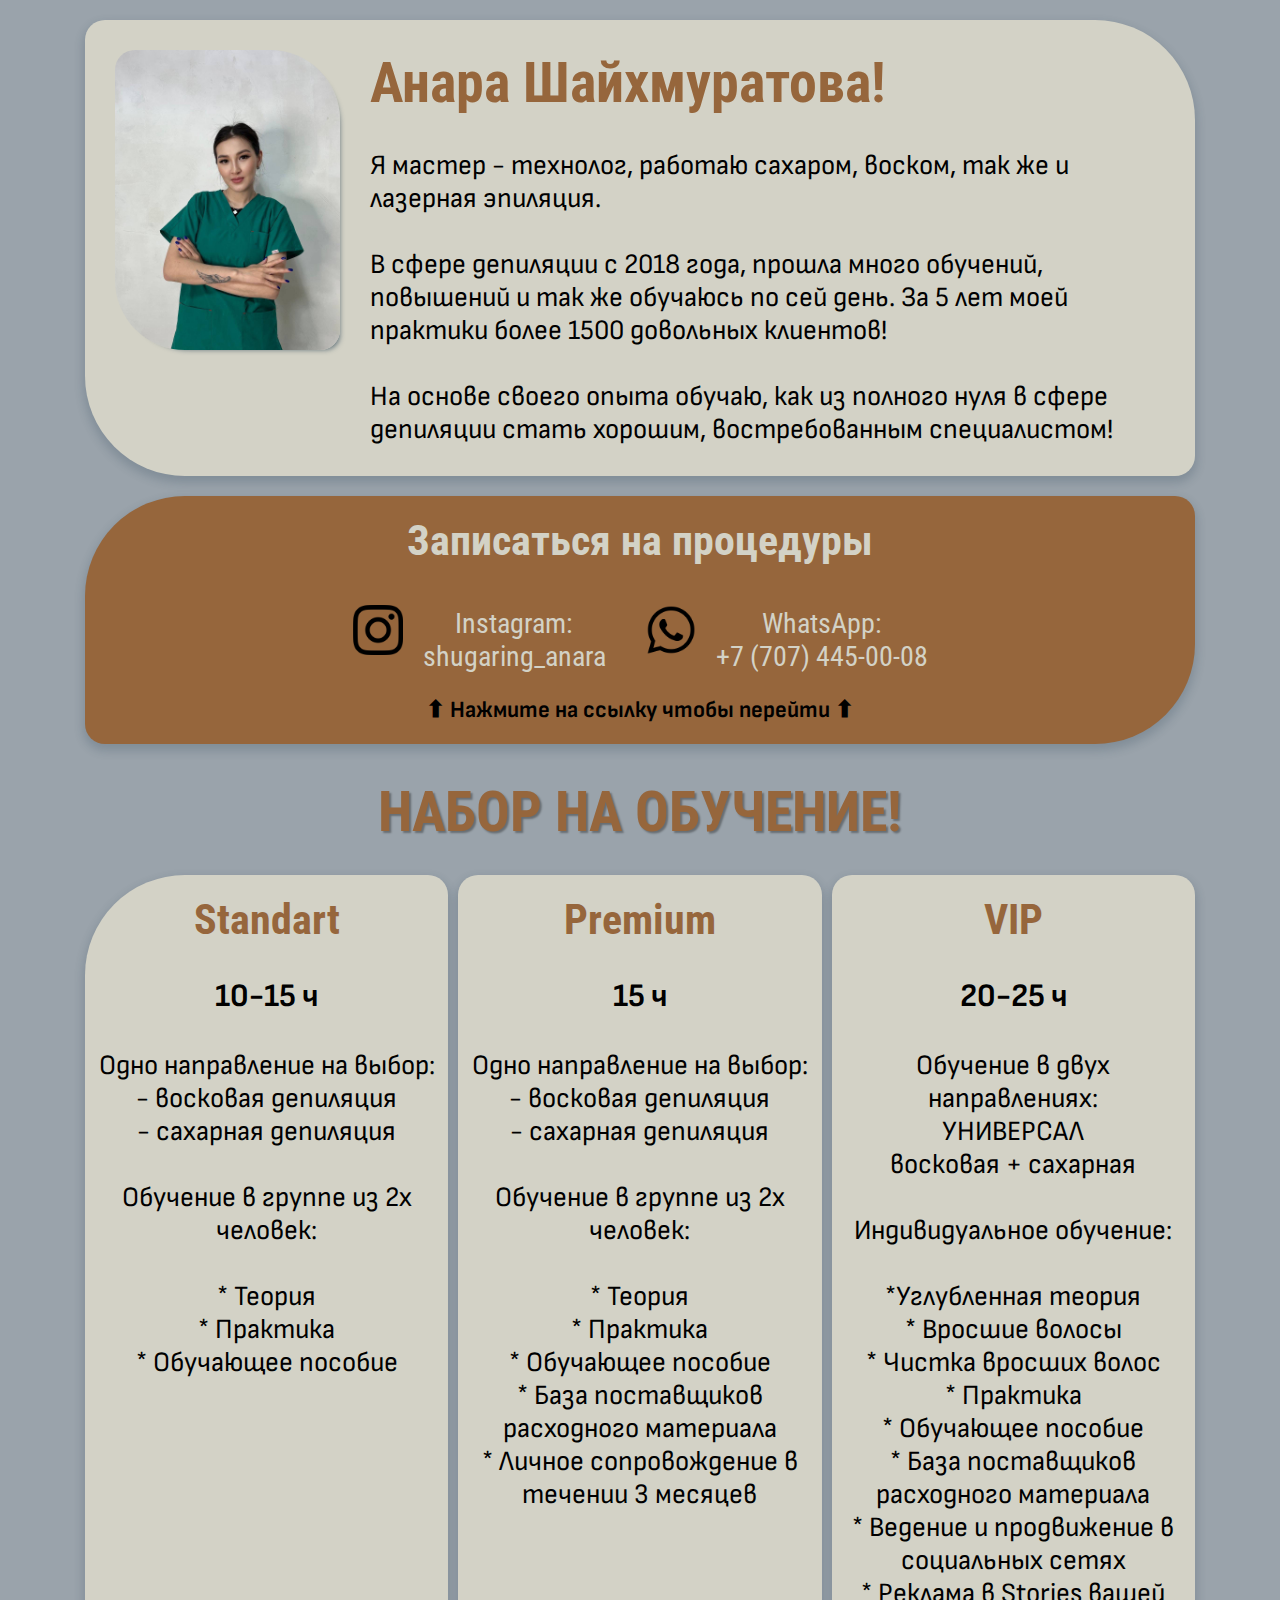
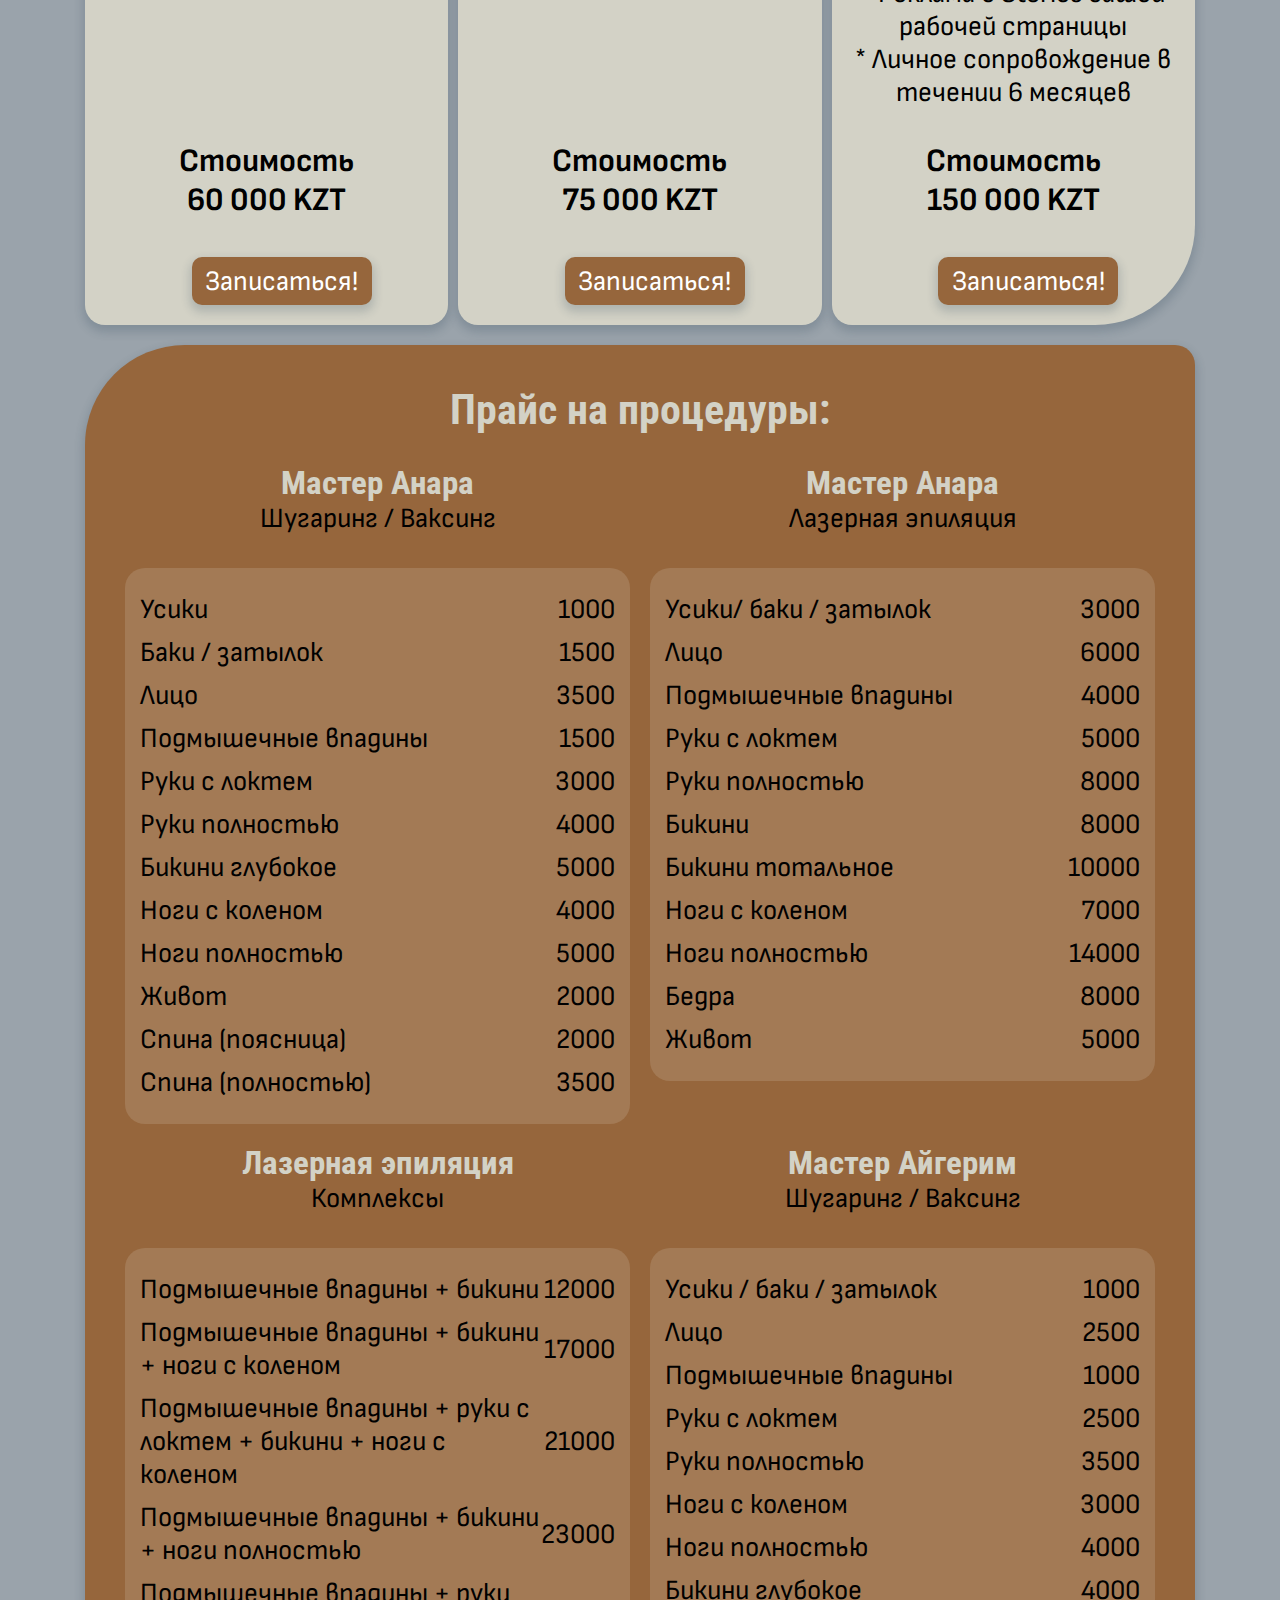
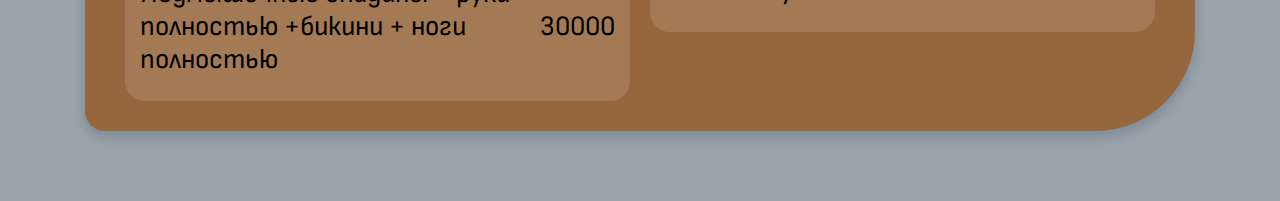
==== commit 9ad82d45: "Add files via upload" ====
--- a/index.html
+++ b/index.html
@@ -22,7 +22,7 @@
                     <div class="main-foto">
                         <img class="foto" src="./img/mainPhoto.jpg" alt="Анара Шайхмуратова">
                     </div>
-                    <div class="main-info"><div class="header"></div><p><h1 class="name">Анара Шайхмуратова!</h1>
+                    <div class="main-info"><h1 class="name">Анара Шайхмуратова!</h1>
                         <br> 
                         Я мастер - технолог, работаю сахаром, воском, так же и лазерная эпиляция. 
                         <br><br>
@@ -36,8 +36,8 @@
                 <div class="call-me">
                     <h2>Записаться на процедуры</h2>
                     <div class="links-block">
-                        <a href="https://instagram.com/shugaring_anara?igshid=YmMyMTA2M2Y=" class="links-text"><img class="links" src="./img/free-icon-instagram-1384031.png" alt="instagram">Instagram: <br> shugaring_anara</a>
-                        <a href="https://api.whatsapp.com/send?phone=77074450008&text=" class="links-text"><img class="links" src="./img/free-icon-whatsapp-1384023.png" alt="whatsapp">WhatsApp: <br> +7 (707) 445-00-08</a>
+                        <a href="https://instagram.com/shugaring_anara?igshid=YmMyMTA2M2Y=" class="links-text1"><img class="links" src="./img/free-icon-instagram-1384031.png" alt="instagram">Instagram: <br> shugaring_anara</a>
+                        <a href="https://api.whatsapp.com/send?phone=77074450008&text=" class="links-text2"><img class="links" src="./img/free-icon-whatsapp-1384023.png" alt="whatsapp">WhatsApp: <br> +7 (707) 445-00-08</a>
                     </div>
                     <h5>⬆ Нажмите на ссылку чтобы перейти ⬆</h5>
                 </div>
@@ -105,35 +105,39 @@
                             <h3>Мастер Анара</h3>
                             Шугаринг / Ваксинг<br><br>
                             <div class="master-card">
-                                Усики 1000<br>
-                                Баки / затылок  1500<br>
-                                Лицо 3500<br>
-                                Подмышечные впадины 1500<br>
-                                Руки с локтем 3000 <br>
-                                Руки полностью 4000<br>
-                                Бикини глубокое 5000<br>
-                                Ноги с коленом 4000<br>
-                                Ноги полностью 5000<br>
-                                Живот 2000<br>
-                                Спина ( поясница ) 2000<br>
-                                Спина ( полностью ) 3500
+                                <table class="table">
+                                    <tr><td class="price-left">Усики</td><td class="price-right">1000</td></tr>
+                                    <tr><td class="price-left">Баки / затылок</td><td class="price-right">1500</td></tr>
+                                    <tr><td class="price-left">Лицо</td><td class="price-right">3500</td></tr>
+                                    <tr><td class="price-left">Подмышечные впадины</td><td class="price-right">1500</td></tr>
+                                    <tr><td class="price-left">Руки с локтем</td><td class="price-right">3000</td></tr>
+                                    <tr><td class="price-left">Руки полностью</td><td class="price-right">4000</td></tr>
+                                    <tr><td class="price-left">Бикини глубокое</td><td class="price-right">5000</td></tr>
+                                    <tr><td class="price-left">Ноги с коленом</td><td class="price-right">4000</td></tr>
+                                    <tr><td class="price-left">Ноги полностью</td><td class="price-right">5000</td></tr>
+                                    <tr><td class="price-left">Живот</td><td class="price-right">2000</td></tr>
+                                    <tr><td class="price-left">Спина (поясница)</td><td class="price-right">2000</td></tr>
+                                    <tr><td class="price-left">Спина (полностью)</td><td class="price-right">3500</td></tr>
+                                </table>
                             </div>
                         </div>
                         <div class="master">
                             <h3>Мастер Анара</h3>
                             Лазерная эпиляция <br><br>
                             <div class="master-card">
-                                Усики/ баки / затылок 3000<br>
-                                Лицо 6000<br>
-                                Подмышечные впадины 4000<br>
-                                Руки с локтем 5000<br>
-                                Руки полностью 8000<br>
-                                Бикини 8000<br>
-                                Бикини тотальное 10000<br>
-                                Ноги с коленом 7000<br>
-                                Ноги полностью 14000<br>
-                                Бедра 8000<br>
-                                Живот 5000
+                                <table class="table">
+                                    <tr><td class="price-left">Усики/ баки / затылок</td><td class="price-right">3000</td></tr>
+                                    <tr><td class="price-left">Лицо</td><td class="price-right">6000</td></tr>
+                                    <tr><td class="price-left">Подмышечные впадины</td><td class="price-right">4000</td></tr>
+                                    <tr><td class="price-left">Руки с локтем</td><td class="price-right">5000</td></tr>
+                                    <tr><td class="price-left">Руки полностью</td><td class="price-right">8000</td></tr>
+                                    <tr><td class="price-left">Бикини</td><td class="price-right">8000</td></tr>
+                                    <tr><td class="price-left">Бикини тотальное</td><td class="price-right">10000</td></tr>
+                                    <tr><td class="price-left">Ноги с коленом</td><td class="price-right">7000</td></tr>
+                                    <tr><td class="price-left">Ноги полностью</td><td class="price-right">14000</td></tr>
+                                    <tr><td class="price-left">Бедра</td><td class="price-right">8000</td></tr>
+                                    <tr><td class="price-left">Живот</td><td class="price-right">5000</td></tr>
+                                </table>
                             </div>
                         </div>
                         
@@ -143,25 +147,29 @@
                             <h3>Лазерная эпиляция</h3>
                             Комплексы<br><br>
                             <div class="master-card">
-                                Подмышечные впадины + бикини 12.000<br>
-                                Подмышечные впадины + бикини + ноги с коленом 17.000<br>                             
-                                Подмышечные впадины + руки с локтем + бикини + ноги с коленом 21.000<br>                          
-                                Подмышечные впадины + бикини + ноги полностью 23.000<br>
-                                Подмышечные впадины + руки полностью +бикини + ноги полностью 30.000
+                                <table class="table">
+                                    <tr><td class="price-left">Подмышечные впадины + бикини</td><td class="price-right">12000</td></tr>
+                                    <tr><td class="price-left">Подмышечные впадины + бикини + ноги с коленом</td><td class="price-right">17000</td></tr>
+                                    <tr><td class="price-left">Подмышечные впадины + руки с локтем + бикини + ноги с коленом</td><td class="price-right">21000</td></tr>
+                                    <tr><td class="price-left">Подмышечные впадины + бикини + ноги полностью</td><td class="price-right">23000</td></tr>
+                                    <tr><td class="price-left">Подмышечные впадины + руки полностью +бикини + ноги полностью</td><td class="price-right">30000</td></tr>
+                                </table>
                             </div>
                         </div>
                         <div class="master">
                             <h3>Мастер Айгерим</h3>
                             Шугаринг / Ваксинг<br><br>
                             <div class="master-card">
-                                Усики баки затылок 1000<br>
-                                Лицо 2500<br>
-                                Подмышечные впадины 1000<br>
-                                Руки с локтем 2500<br>
-                                Руки полностью 3500<br>
-                                Ноги с коленом 3000<br>
-                                Ноги полностью 4000<br>
-                                Бикини глубокие 4000
+                                <table class="table">
+                                    <tr><td class="price-left">Усики / баки / затылок</td><td class="price-right">1000</td></tr>
+                                    <tr><td class="price-left">Лицо</td><td class="price-right">2500</td></tr>
+                                    <tr><td class="price-left">Подмышечные впадины</td><td class="price-right">1000</td></tr>
+                                    <tr><td class="price-left">Руки с локтем</td><td class="price-right">2500</td></tr>
+                                    <tr><td class="price-left">Руки полностью</td><td class="price-right">3500</td></tr>
+                                    <tr><td class="price-left">Ноги с коленом</td><td class="price-right">3000</td></tr>
+                                    <tr><td class="price-left">Ноги полностью</td><td class="price-right">4000</td></tr>
+                                    <tr><td class="price-left">Бикини глубокое</td><td class="price-right">4000</td></tr>
+                                </table>
                             </div>
                         </div>
                     </div>
--- a/css/styyle.css
+++ b/css/styyle.css
@@ -2,9 +2,8 @@
     margin: 0;
     padding: 0;
 }
-/* .wrapper {
-
-} */
+
+
 .name {
     font-family: 'Roboto Condensed';
     color: #96663c;
@@ -32,31 +31,12 @@
     display: flex;
     flex-wrap: wrap;
     justify-content: space-between;
-    /* background-color: #cfd8e386;
-    -webkit-box-shadow: 0px 5px 10px 2px rgba(34, 60, 80, 0.2); 
-    -moz-box-shadow: 0px 5px 10px 2px rgba(34, 60, 80, 0.2); 
-    box-shadow: 0px 5px 10px 2px rgba(34, 60, 80, 0.2); */
-}
-
-/* .header {
-    /* width: 100%;
-    display: flex;
-    align-items: center;
-    align-content: center;
-    justify-content: center;
-    margin: 0 20px 0 20px;
-} */
+}
 
 .header h1 {
     color: #96663c;
     font-family: 'Roboto Condensed';
     margin: 0px 0 20px 0;
-    /* text-align: start;
-    text-shadow: 2px 2px 2px rgba(206,89,55,0);
-    text-shadow: 1px 0 1px rgba(0, 0, 0, 0.5), 
-    0 1px 1px rgba(0, 0, 0, 0.5), 
-    -1px 0 1px rgba(0, 0, 0, 0.5), 
-    0 -1px 1px rgba(0, 0, 0, 0.5); */
 }
 
 .info {
@@ -91,16 +71,10 @@
 .learn {
     text-transform: uppercase;
     width: 100%;
-    /* height: 100px; */
     text-align: center;
     font-family: 'Roboto Condensed';
     margin: 15px 20px 10px 20px;
     color: #96663c;
-    /* background-color: #d3d2c6; */
-    /* border-radius: 70px 100px;
-    -webkit-box-shadow: 5px 5px 5px -5px rgba(34, 60, 80, 0.6); 
-    -moz-box-shadow: 5px 5px 5px -5px rgba(34, 60, 80, 0.6);
-    box-shadow: 5px 5px 5px -5px rgba(34, 60, 80, 0.6); */
 }
 
 .learn-h1 {
@@ -129,9 +103,6 @@
     padding: 10px 5px 105px 5px;
     border-radius: 20px;
     text-align: center;
-    /* align-items: center;
-    align-content: center;
-    justify-content: center; */
     position: relative;
     -webkit-box-shadow: 0px 5px 10px 2px rgba(34, 60, 80, 0.2); 
     -moz-box-shadow: 0px 5px 10px 2px rgba(34, 60, 80, 0.2); 
@@ -142,13 +113,7 @@
 }
  .card-text {
     flex: 1 1 auto;
- }
-
-/* .cost {
-    position: absolute;
-    bottom: 70px;
-    left: 15%;
-} */
+}
 
 .whatsapp {
     text-decoration: none;
@@ -178,8 +143,6 @@
 .card-3 {
     border-radius: 20px 20px 100px 20px;
 }
-
-
 
 .button-call {
     width: 180px;
@@ -193,7 +156,6 @@
     -moz-box-shadow: 0px 5px 10px 2px rgba(34, 60, 80, 0.2); 
     box-shadow: 0px 5px 10px 2px rgba(34, 60, 80, 0.2);
     cursor: pointer;
-    /* font-family: 'Lobster'; */
     padding: 8px 0 0 0;
     transition: all 0.3s;
     position: absolute;
@@ -209,13 +171,11 @@
     -moz-box-shadow: 0; 
     box-shadow: 0;
     transform: scale(1.1);
-    
 }
 
 
 
 .call-me {
-    /* border-radius: 20px; */
     border-radius: 100px 20px;
     width: 100%;   
     align-items: center;
@@ -224,7 +184,6 @@
     width: 100%;
     margin: 20px 20px 20px 20px;
     padding-bottom: 20px;
-    /* background-color: #d3d2c6; */
     background-color: #96663c;
     text-align: center;
     -webkit-box-shadow: 0px 5px 10px 2px rgba(34, 60, 80, 0.2); 
@@ -236,7 +195,6 @@
 .call-me h2 {
     text-align: center;
     font-family: 'Roboto Condensed';
-    /* color: #96663c; */
     color: #d3d2c6;
     margin: 20px 0 20px 0;
 }
@@ -262,11 +220,10 @@
  transform: scale(1.1);
 }
 
-.links-text {
+.links-text1 {
     text-decoration: none;
     text-align: center;
     font-family: 'Roboto Condensed';
-    /* color: #96663c; */
     color: #d3d2c6;
     margin: 20px 40px 20px 0;
     text-align: center;
@@ -276,6 +233,18 @@
     justify-content: center;
 }
 
+.links-text2 {
+    text-decoration: none;
+    text-align: center;
+    font-family: 'Roboto Condensed';
+    color: #d3d2c6;
+    margin: 20px 0px 20px 0;
+    text-align: center;
+    display: flex;
+    align-items: center;
+    align-content: center;
+    justify-content: center;
+}
 
 .price {
     border-radius: 100px 20px;
@@ -291,7 +260,6 @@
     -webkit-box-shadow: 0px 5px 10px 2px rgba(34, 60, 80, 0.2); 
     -moz-box-shadow: 0px 5px 10px 2px rgba(34, 60, 80, 0.2); 
     box-shadow: 0px 5px 10px 2px rgba(34, 60, 80, 0.2);
-
 }
 
 .price h2 {
@@ -309,7 +277,6 @@
 
 .masters {
     display: flex;
-    
 }
 
 .master {
@@ -322,8 +289,22 @@
 .master-card {
     background-color: #a37a55;
     border-radius: 20px;
-    
-}
+    padding: 15px;
+    
+}
+
+.table {
+    width: 100%;
+    border-spacing: 0px 10px;
+
+}
+.price-left {
+    text-align: left;
+}
+.price-right {
+    text-align: right;
+}
+
 
 
 
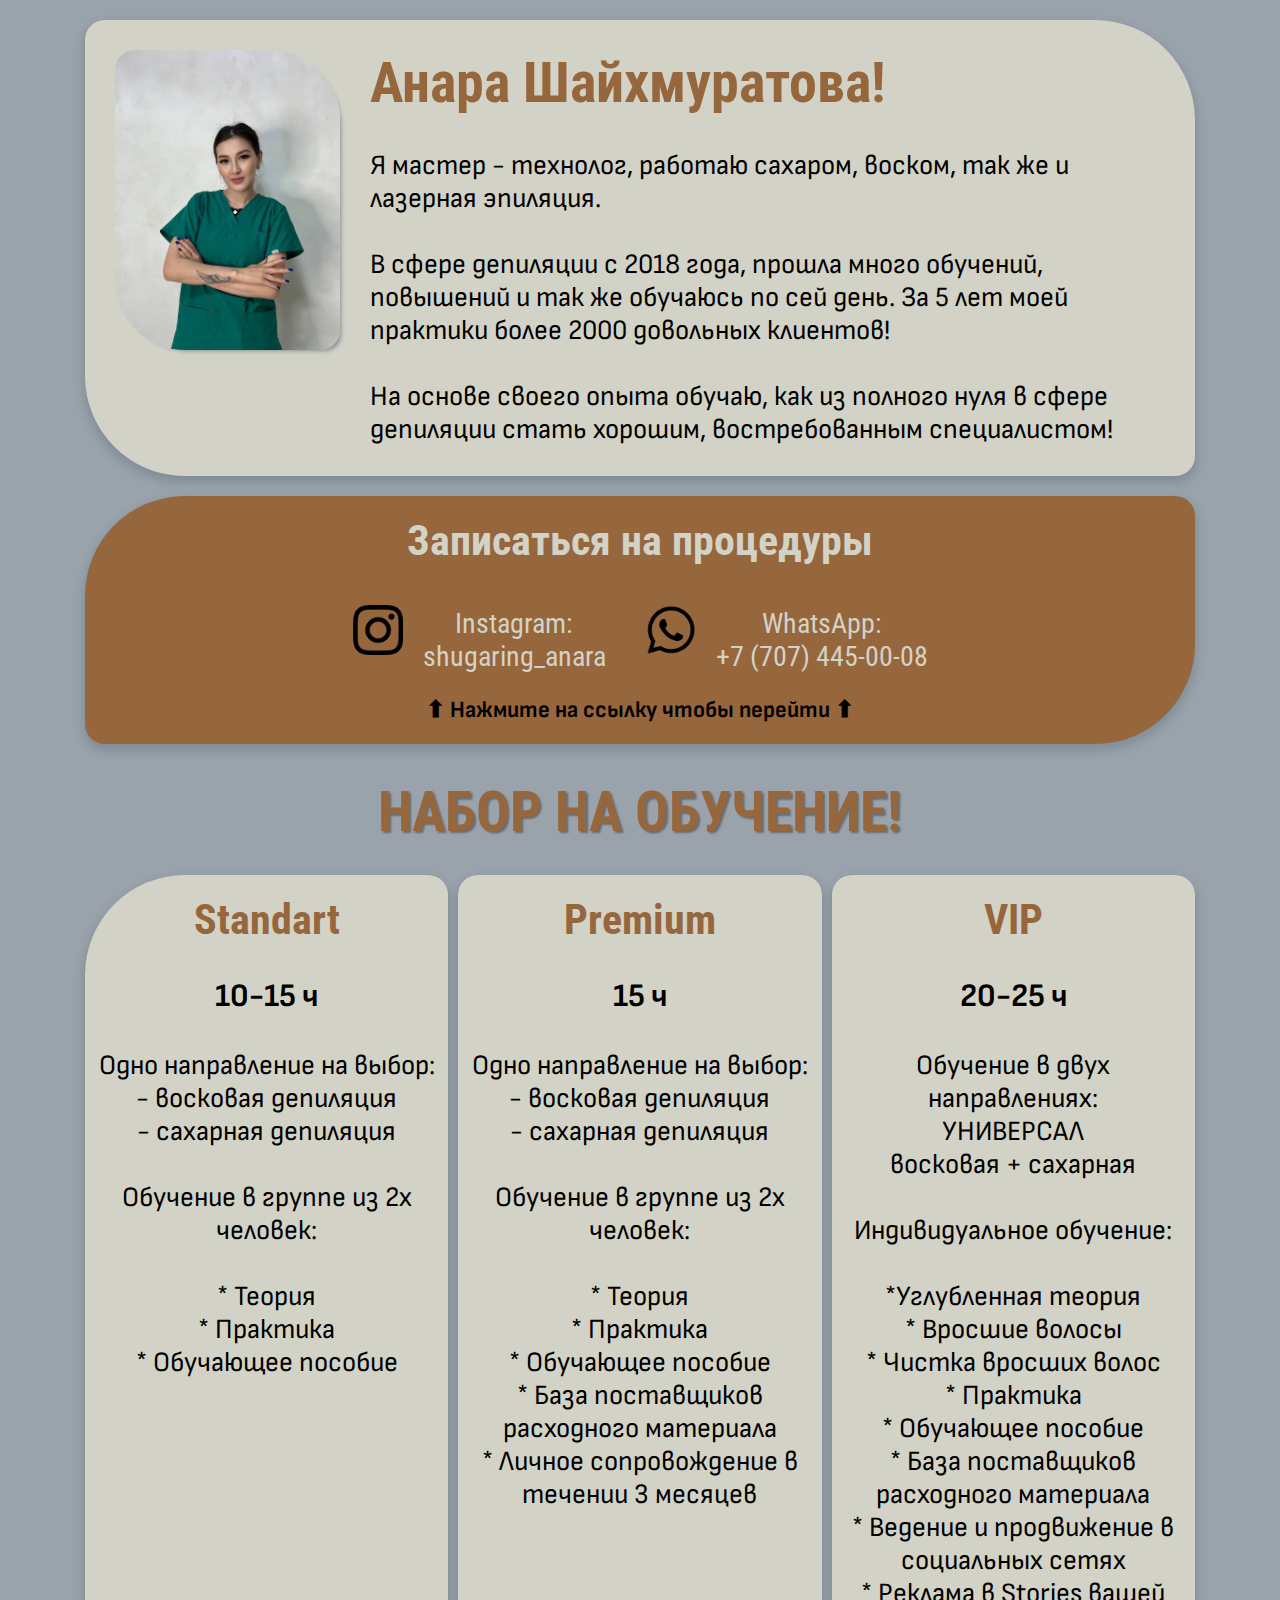
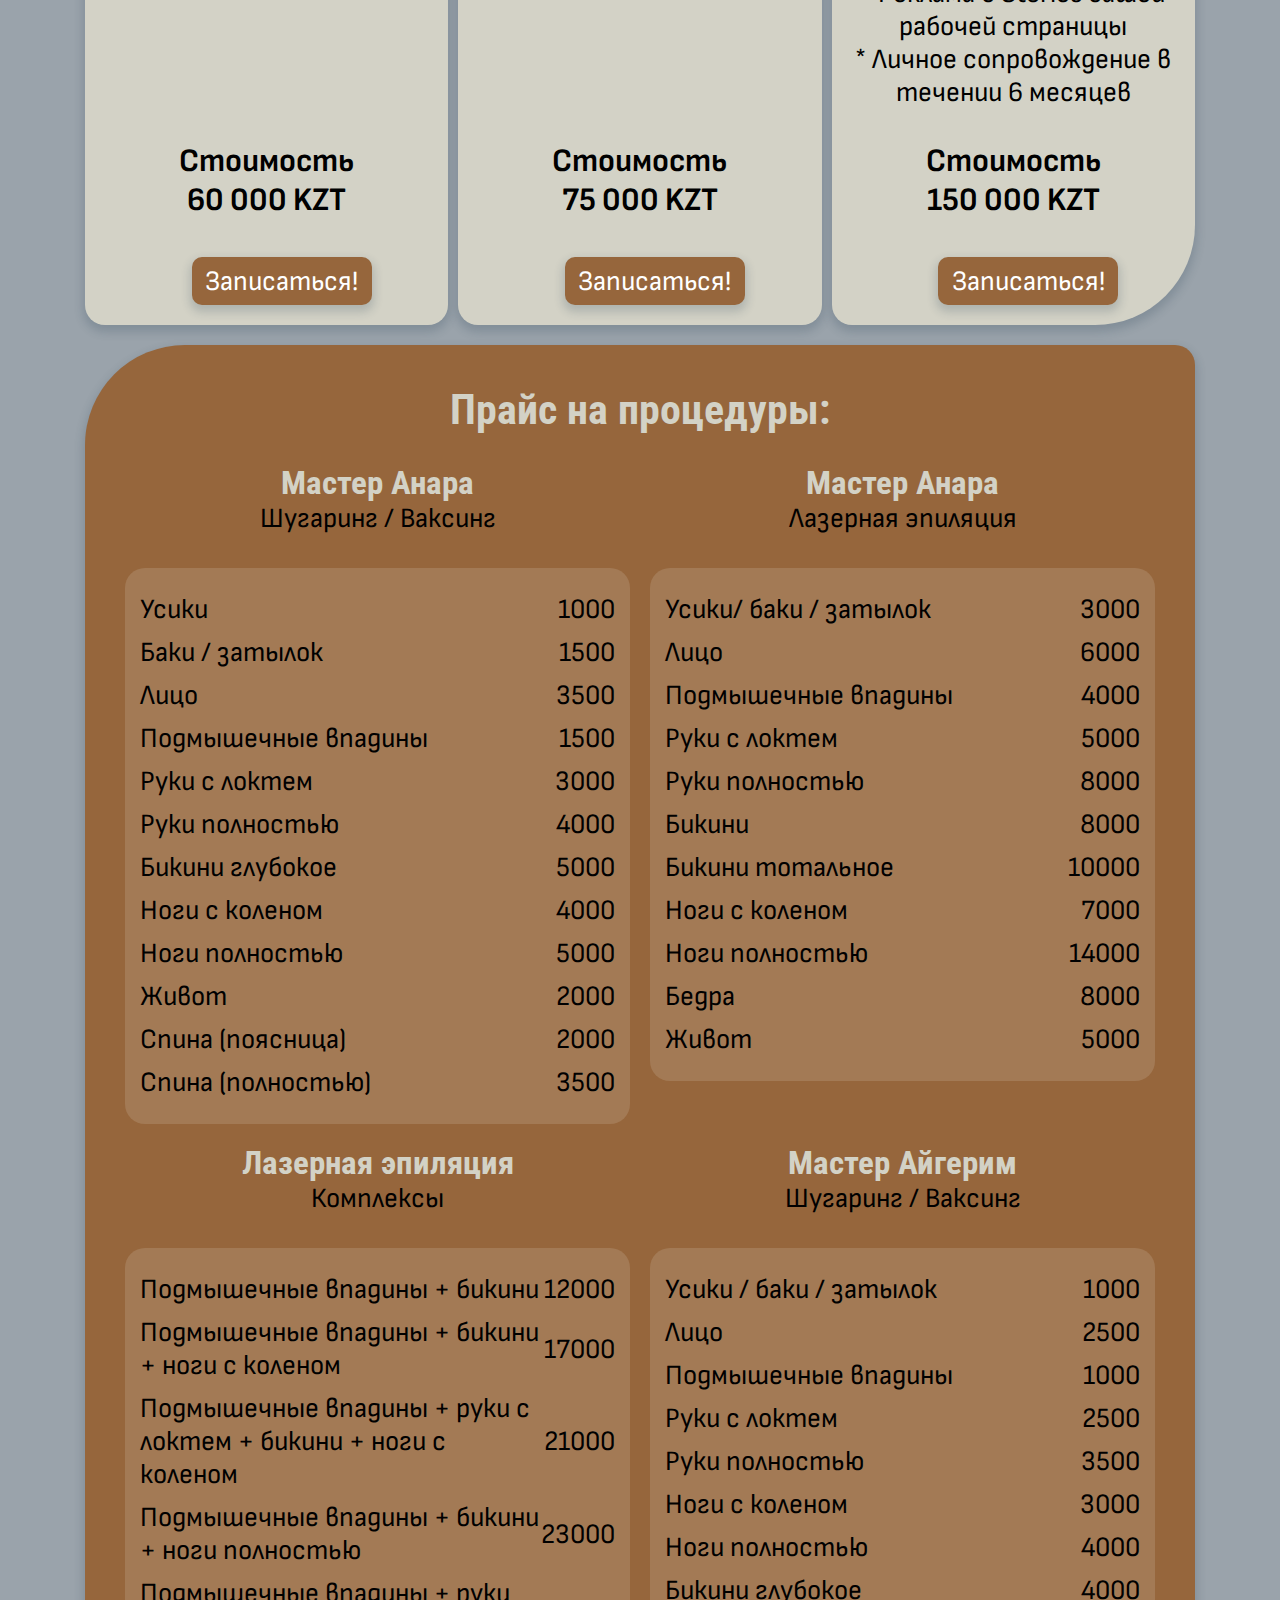
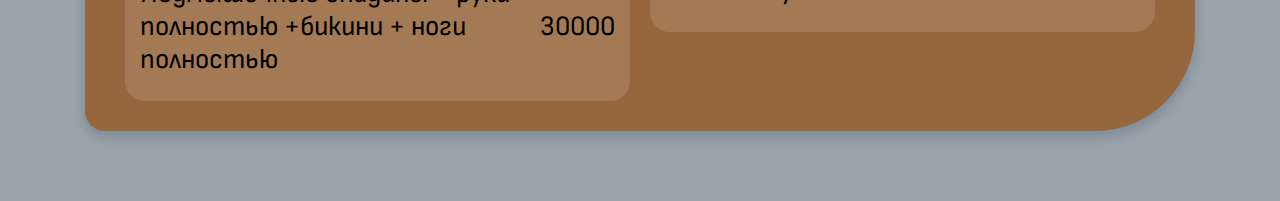
==== commit b05c9ad6: "Add files via upload" ====
--- a/index.html
+++ b/index.html
@@ -27,7 +27,7 @@
                         Я мастер - технолог, работаю сахаром, воском, так же и лазерная эпиляция. 
                         <br><br>
                         В сфере депиляции с 2018 года, прошла много обучений, повышений и так же обучаюсь по сей день. 
-                        За 5 лет моей практики более 1500 довольных клиентов! 
+                        За 5 лет моей практики более 2000 довольных клиентов! 
                         <br><br>
                         На основе своего опыта обучаю, как из полного нуля в сфере депиляции стать хорошим, востребованным специалистом!                   
                     </div>
